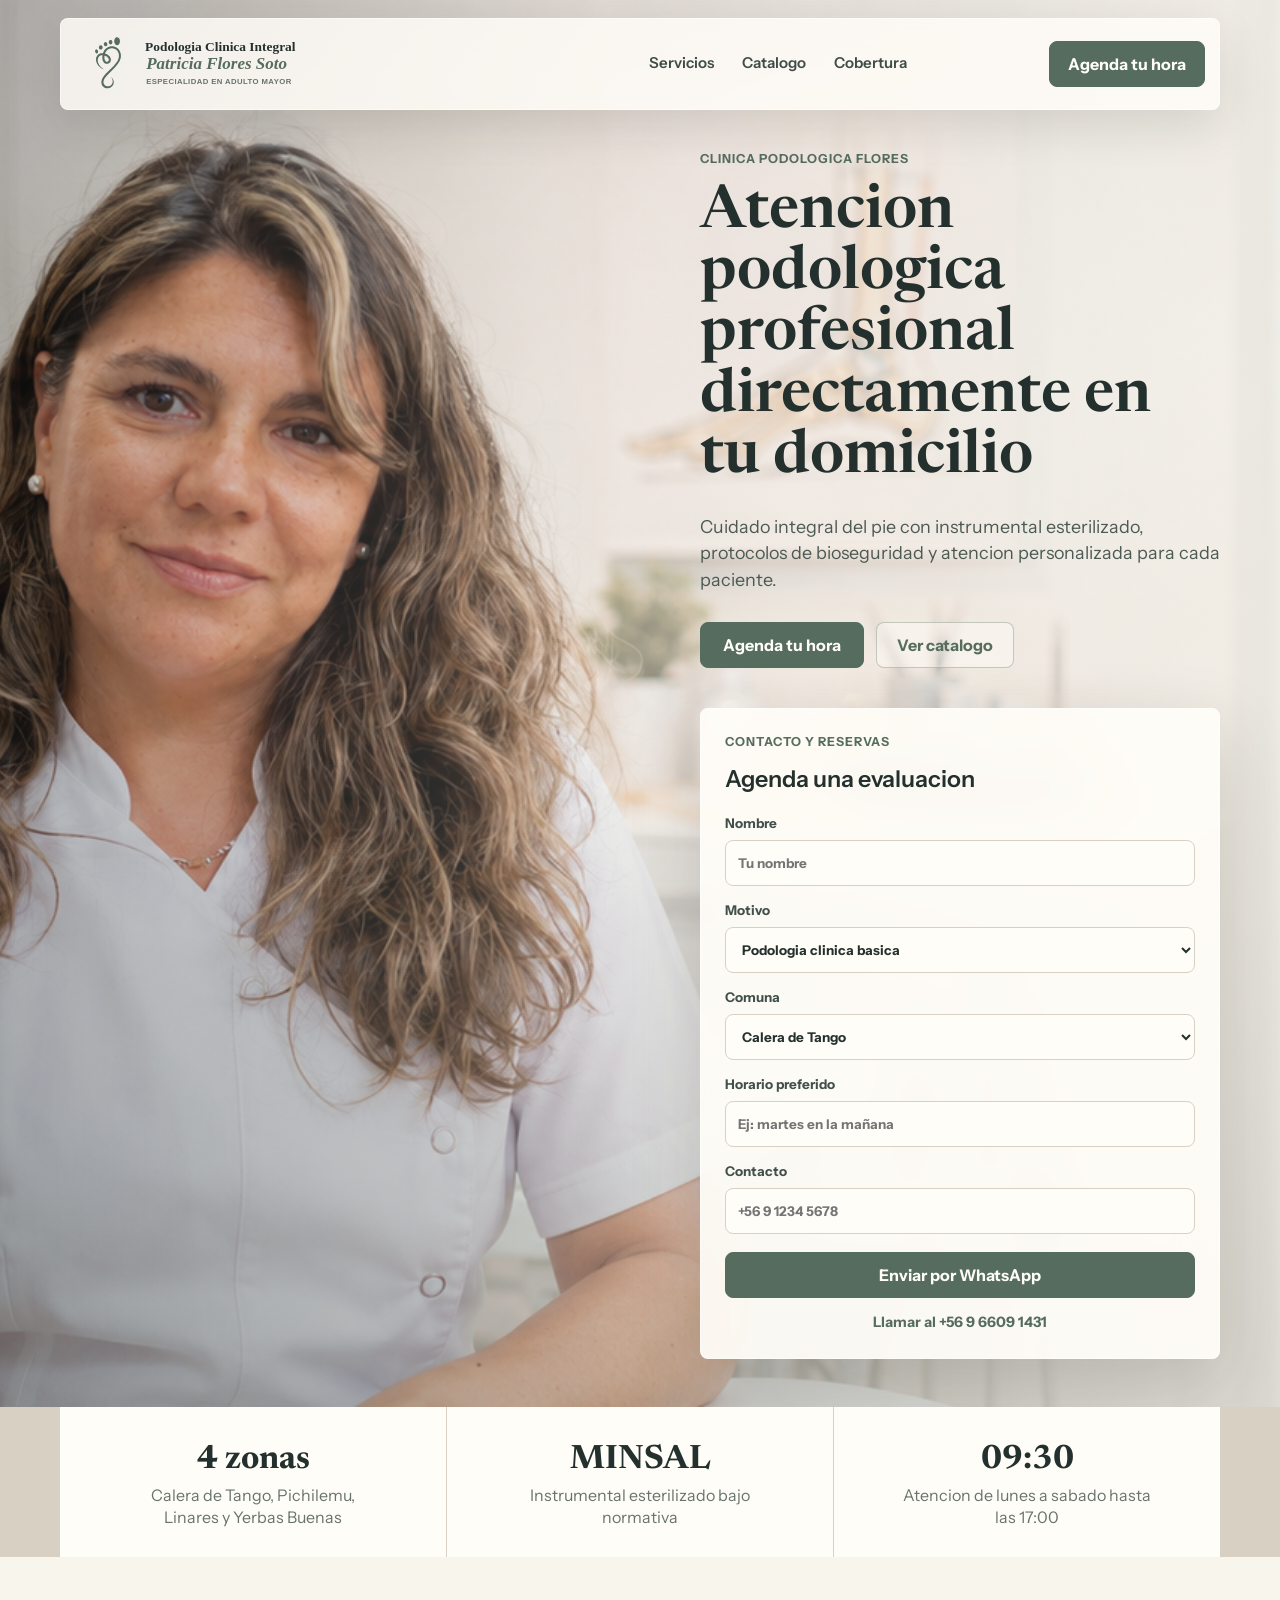
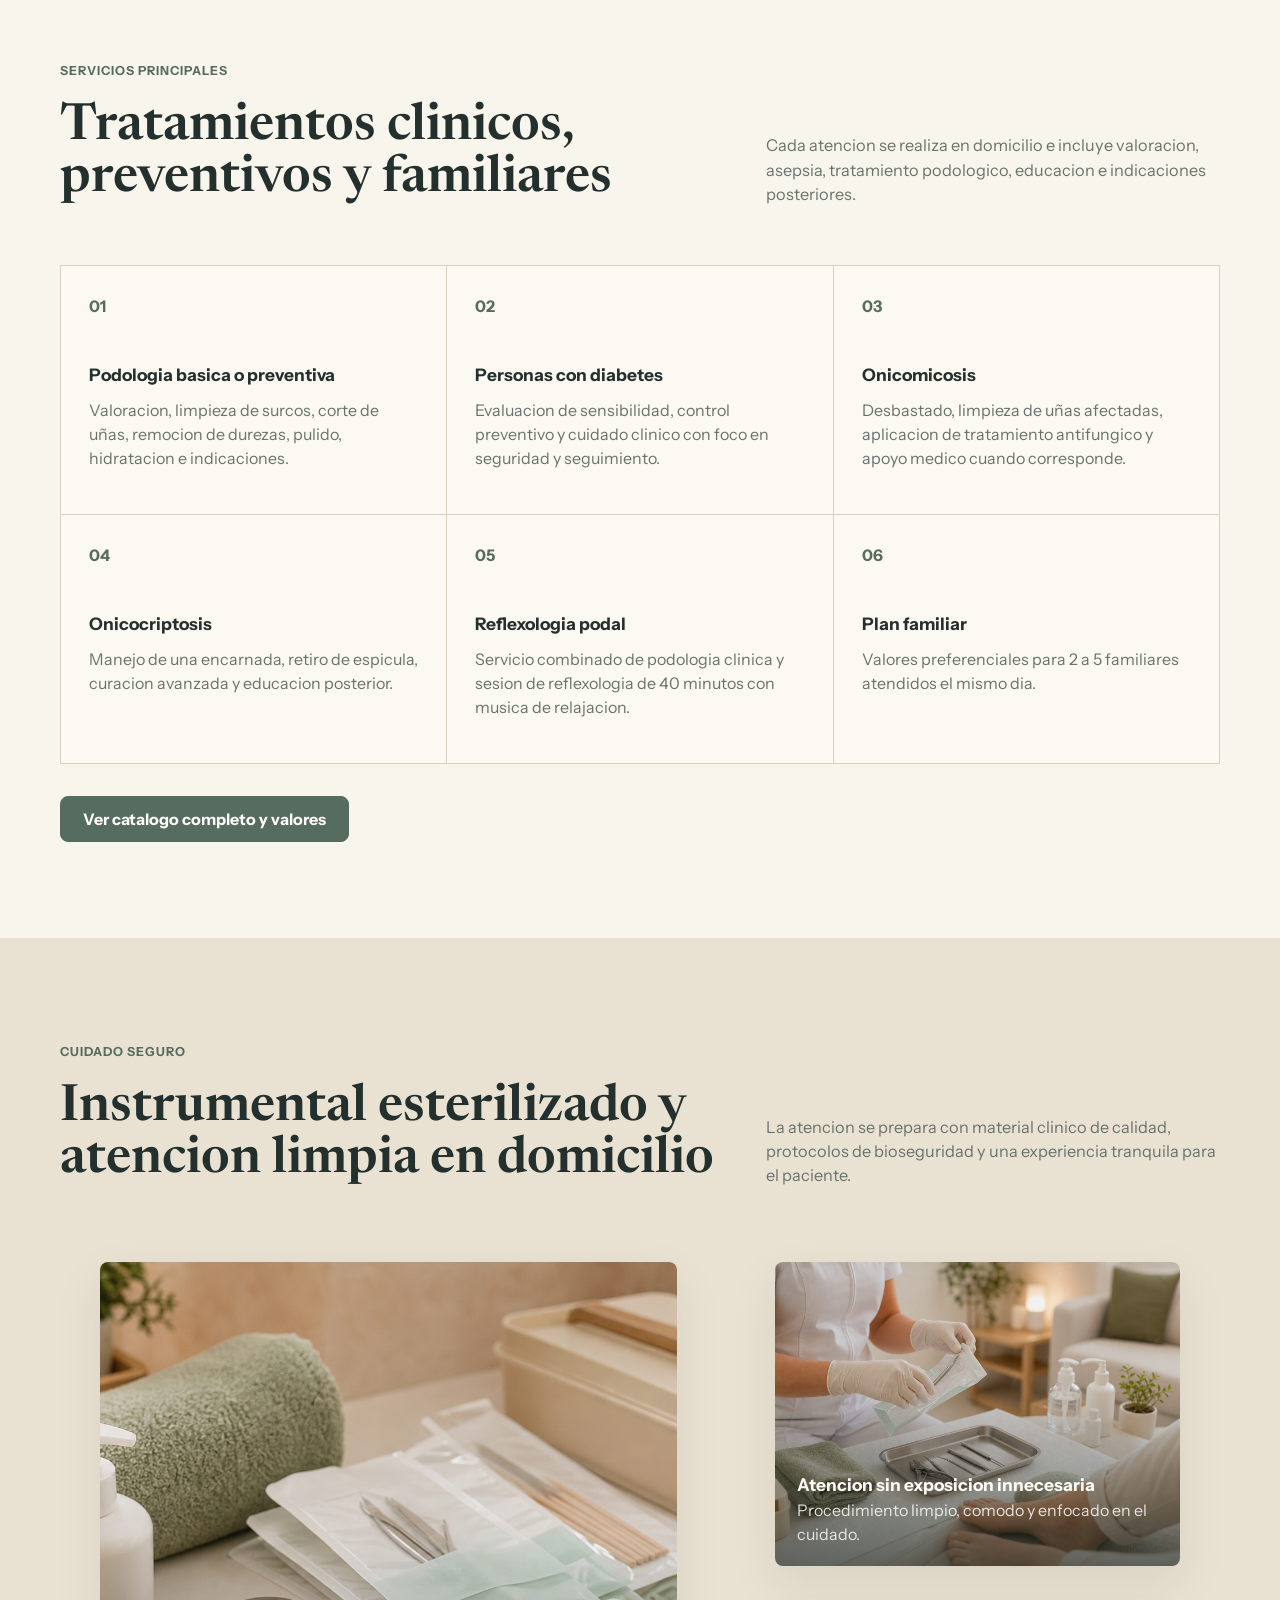
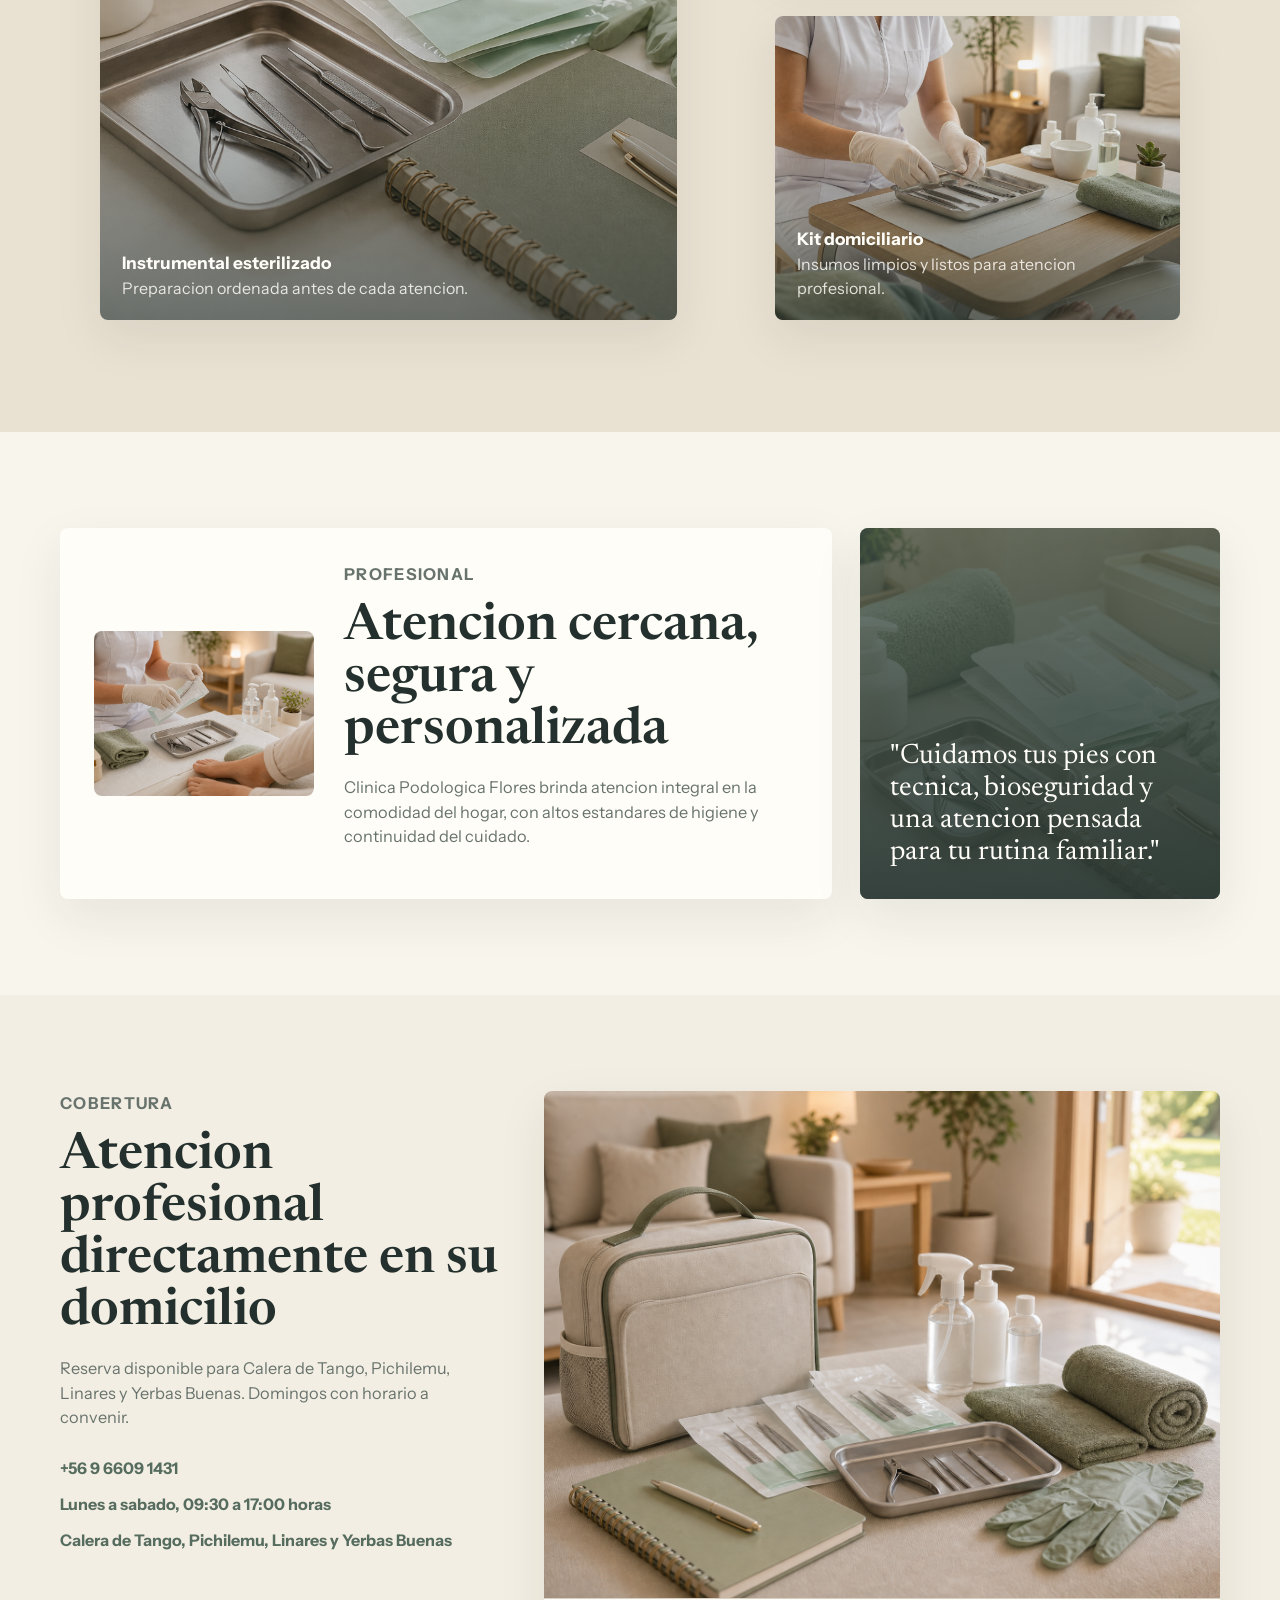
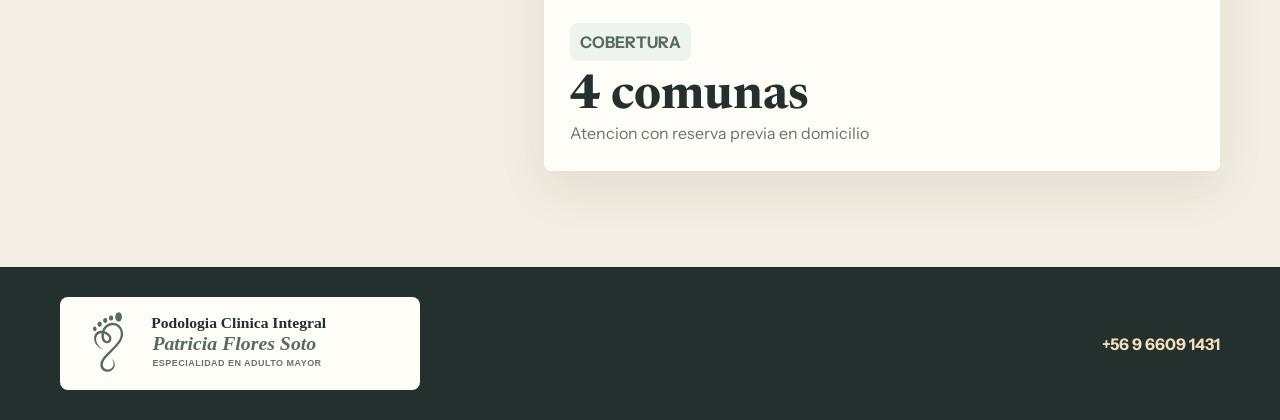
==== index.html @ abf8b820 "feat: add podology clinic static site" ====
<!DOCTYPE html>
<html lang="es">
  <head>
    <meta charset="UTF-8" />
    <meta name="viewport" content="width=device-width, initial-scale=1.0" />
    <title>Clinica Podologica Flores | Podologia a domicilio</title>
    <meta
      name="description"
      content="Clinica Podologica Flores ofrece atencion podologica profesional a domicilio en Calera de Tango, Pichilemu, Linares y Yerbas Buenas."
    />
    <link rel="preconnect" href="https://fonts.googleapis.com" />
    <link rel="preconnect" href="https://fonts.gstatic.com" crossorigin />
    <link
      href="https://fonts.googleapis.com/css2?family=Instrument+Sans:wght@400;500;600;700&family=Newsreader:opsz,wght@6..72,500;6..72,600&display=swap"
      rel="stylesheet"
    />
    <link rel="stylesheet" href="styles.css" />
  </head>
  <body>
    <header class="site-header" data-header>
      <a class="brand logo-brand" href="index.html#inicio" aria-label="Clinica Podologica Flores">
        <img src="assets/logo-flores.svg" alt="Podologia Clinica Integral Patricia Flores Soto" />
      </a>

      <button class="menu-button" type="button" aria-label="Abrir menu" data-menu-button>
        <span></span>
        <span></span>
      </button>

      <nav class="site-nav" data-nav>
        <a href="index.html#servicios">Servicios</a>
        <a href="catalogo.html">Catalogo</a>
        <a href="index.html#ubicacion">Cobertura</a>
      </nav>

      <a class="header-cta" href="#agenda">Agenda tu hora</a>
    </header>

    <main>
      <section class="hero" id="inicio">
        <img class="hero-image" src="assets/hero-profesional.png" alt="Podologa clinica en consulta moderna y luminosa" />
        <div class="hero-overlay"></div>
        <div class="hero-content">
          <p class="eyebrow">Clinica Podologica Flores</p>
          <h1>Atencion podologica profesional directamente en tu domicilio</h1>
          <p class="hero-copy">
            Cuidado integral del pie con instrumental esterilizado, protocolos de bioseguridad y atencion personalizada para cada paciente.
          </p>
          <div class="hero-actions">
            <a class="primary-button" href="#agenda">Agenda tu hora</a>
            <a class="secondary-button" href="catalogo.html">Ver catalogo</a>
          </div>
        </div>

        <aside class="appointment-panel" id="agenda" aria-label="Agenda">
          <p class="panel-kicker">Contacto y reservas</p>
          <h2>Agenda una evaluacion</h2>
          <form class="booking-form">
            <label>
              Nombre
              <input type="text" name="name" autocomplete="name" placeholder="Tu nombre" required />
            </label>
            <label>
              Motivo
              <select name="reason" required>
                <option>Podologia clinica basica</option>
                <option>Podologia para personas con diabetes</option>
                <option>Tratamiento de onicomicosis</option>
                <option>Uñas encarnadas</option>
                <option>Plan familiar</option>
              </select>
            </label>
            <label>
              Comuna
              <select name="area" required>
                <option>Calera de Tango</option>
                <option>Pichilemu</option>
                <option>Linares</option>
                <option>Yerbas Buenas</option>
              </select>
            </label>
            <label>
              Horario preferido
              <input type="text" name="time" placeholder="Ej: martes en la mañana" />
            </label>
            <label>
              Contacto
              <input type="tel" name="phone" autocomplete="tel" placeholder="+56 9 1234 5678" required />
            </label>
            <button type="submit">Enviar por WhatsApp</button>
          </form>
          <a class="direct-phone" href="tel:+56966091431">Llamar al +56 9 6609 1431</a>
        </aside>
      </section>

      <section class="trust-strip" aria-label="Indicadores de confianza">
        <div>
          <strong>4 zonas</strong>
          <span>Calera de Tango, Pichilemu, Linares y Yerbas Buenas</span>
        </div>
        <div>
          <strong>MINSAL</strong>
          <span>Instrumental esterilizado bajo normativa</span>
        </div>
        <div>
          <strong>09:30</strong>
          <span>Atencion de lunes a sabado hasta las 17:00</span>
        </div>
      </section>

      <section class="section services-section" id="servicios">
        <div class="section-heading">
          <p class="eyebrow">Servicios principales</p>
          <h2>Tratamientos clinicos, preventivos y familiares</h2>
          <p>
            Cada atencion se realiza en domicilio e incluye valoracion, asepsia, tratamiento podologico, educacion e indicaciones posteriores.
          </p>
        </div>

        <div class="services-grid">
          <article class="service-card">
            <span class="service-number">01</span>
            <h3>Podologia basica o preventiva</h3>
            <p>Valoracion, limpieza de surcos, corte de uñas, remocion de durezas, pulido, hidratacion e indicaciones.</p>
          </article>
          <article class="service-card">
            <span class="service-number">02</span>
            <h3>Personas con diabetes</h3>
            <p>Evaluacion de sensibilidad, control preventivo y cuidado clinico con foco en seguridad y seguimiento.</p>
          </article>
          <article class="service-card">
            <span class="service-number">03</span>
            <h3>Onicomicosis</h3>
            <p>Desbastado, limpieza de uñas afectadas, aplicacion de tratamiento antifungico y apoyo medico cuando corresponde.</p>
          </article>
          <article class="service-card">
            <span class="service-number">04</span>
            <h3>Onicocriptosis</h3>
            <p>Manejo de una encarnada, retiro de espicula, curacion avanzada y educacion posterior.</p>
          </article>
          <article class="service-card">
            <span class="service-number">05</span>
            <h3>Reflexologia podal</h3>
            <p>Servicio combinado de podologia clinica y sesion de reflexologia de 40 minutos con musica de relajacion.</p>
          </article>
          <article class="service-card">
            <span class="service-number">06</span>
            <h3>Plan familiar</h3>
            <p>Valores preferenciales para 2 a 5 familiares atendidos el mismo dia.</p>
          </article>
        </div>
        <div class="section-action">
          <a class="primary-button" href="catalogo.html">Ver catalogo completo y valores</a>
        </div>
      </section>

      <section class="care-gallery section" id="bioseguridad">
        <div class="section-heading">
          <p class="eyebrow">Cuidado seguro</p>
          <h2>Instrumental esterilizado y atencion limpia en domicilio</h2>
          <p>
            La atencion se prepara con material clinico de calidad, protocolos de bioseguridad y una experiencia tranquila para el paciente.
          </p>
        </div>
        <div class="gallery-grid">
          <figure class="gallery-card gallery-card-large">
            <img src="assets/instrumental-podologia.png" alt="Instrumental podologico esterilizado preparado para atencion domiciliaria" />
            <figcaption>
              <strong>Instrumental esterilizado</strong>
              <span>Preparacion ordenada antes de cada atencion.</span>
            </figcaption>
          </figure>
          <figure class="gallery-card">
            <img src="assets/atencion-sin-rostro.png" alt="Atencion podologica profesional sin rostro visible" />
            <figcaption>
              <strong>Atencion sin exposicion innecesaria</strong>
              <span>Procedimiento limpio, comodo y enfocado en el cuidado.</span>
            </figcaption>
          </figure>
          <figure class="gallery-card">
            <img src="assets/kit-podologico.png" alt="Kit podologico limpio con guantes, bandeja e insumos clinicos" />
            <figcaption>
              <strong>Kit domiciliario</strong>
              <span>Insumos limpios y listos para atencion profesional.</span>
            </figcaption>
          </figure>
        </div>
      </section>

      <section class="professional-section section" id="profesional">
        <div class="profile-card">
          <img class="profile-image" src="assets/atencion-sin-rostro.png" alt="Atencion podologica profesional con instrumental limpio" />
          <div>
            <p class="eyebrow">Profesional</p>
            <h2>Atencion cercana, segura y personalizada</h2>
            <p>
              Clinica Podologica Flores brinda atencion integral en la comodidad del hogar, con altos estandares de higiene y continuidad del cuidado.
            </p>
          </div>
        </div>
        <div class="quote-panel">
          <img src="assets/instrumental-podologia.png" alt="Instrumental podologico preparado para atencion segura" />
          <p>
            "Cuidamos tus pies con tecnica, bioseguridad y una atencion pensada para tu rutina familiar."
          </p>
        </div>
      </section>

      <section class="location-section" id="ubicacion">
        <div class="location-copy">
          <p class="eyebrow">Cobertura</p>
          <h2>Atencion profesional directamente en su domicilio</h2>
          <p>Reserva disponible para Calera de Tango, Pichilemu, Linares y Yerbas Buenas. Domingos con horario a convenir.</p>
          <div class="contact-list">
            <a href="tel:+56966091431">+56 9 6609 1431</a>
            <span>Lunes a sabado, 09:30 a 17:00 horas</span>
            <span>Calera de Tango, Pichilemu, Linares y Yerbas Buenas</span>
          </div>
        </div>
        <div class="map-card">
          <img src="assets/cobertura-domicilio.png" alt="Kit podologico para atencion domiciliaria" />
          <div class="map-card-caption">
            <span>Cobertura</span>
            <strong>4 comunas</strong>
            <p>Atencion con reserva previa en domicilio</p>
          </div>
        </div>
      </section>
    </main>

    <footer class="site-footer">
      <img class="footer-logo" src="assets/logo-flores.svg" alt="Podologia Clinica Integral Patricia Flores Soto" />
      <a href="tel:+56966091431">+56 9 6609 1431</a>
    </footer>

    <script src="script.js?v=2"></script>
  </body>
</html>
---- styles.css ----
:root {
  --ink: #24302d;
  --muted: #68736d;
  --sage: #8ba08d;
  --sage-dark: #566c5f;
  --ivory: #f8f5ed;
  --cream: #efe7d8;
  --stone: #d7d0c3;
  --wood: #c49f6f;
  --amber: #d7aa56;
  --white: #fffdf8;
  --shadow: 0 24px 70px rgba(43, 39, 29, 0.18);
}

* {
  box-sizing: border-box;
}

html {
  scroll-behavior: smooth;
}

body {
  margin: 0;
  background: var(--ivory);
  color: var(--ink);
  font-family: "Instrument Sans", Arial, sans-serif;
  line-height: 1.5;
}

img {
  display: block;
  max-width: 100%;
}

a {
  color: inherit;
  text-decoration: none;
}

button,
input,
select {
  font: inherit;
}

.site-header {
  position: fixed;
  z-index: 20;
  top: 18px;
  left: 50%;
  width: min(1160px, calc(100% - 32px));
  min-height: 72px;
  transform: translateX(-50%);
  display: grid;
  grid-template-columns: auto 1fr auto;
  align-items: center;
  gap: 24px;
  padding: 12px 14px 12px 16px;
  border: 1px solid rgba(255, 255, 255, 0.55);
  border-radius: 8px;
  background: rgba(255, 253, 248, 0.83);
  box-shadow: 0 16px 45px rgba(37, 32, 22, 0.12);
  backdrop-filter: blur(18px);
}

.brand {
  display: inline-flex;
  align-items: center;
  gap: 12px;
}

.logo-brand img {
  width: min(430px, 50vw);
  height: 66px;
  object-fit: contain;
  object-position: left center;
}

.brand-mark {
  display: grid;
  width: 44px;
  height: 44px;
  place-items: center;
  border-radius: 8px;
  background: var(--sage-dark);
  color: var(--white);
  font-weight: 700;
}

.brand strong,
.brand small {
  display: block;
}

.brand strong {
  font-size: 0.98rem;
}

.brand small {
  color: var(--muted);
  font-size: 0.78rem;
}

.site-nav {
  justify-self: center;
  display: flex;
  gap: 28px;
  color: #3f4b46;
  font-size: 0.94rem;
  font-weight: 600;
}

.site-nav a {
  border-bottom: 1px solid transparent;
}

.site-nav a:hover {
  border-color: var(--sage-dark);
}

.header-cta,
.primary-button,
.secondary-button,
.booking-form button {
  display: inline-flex;
  min-height: 46px;
  align-items: center;
  justify-content: center;
  border-radius: 8px;
  font-weight: 700;
}

.header-cta,
.primary-button,
.booking-form button {
  border: 1px solid var(--sage-dark);
  background: var(--sage-dark);
  color: var(--white);
}

.header-cta {
  padding: 0 18px;
  white-space: nowrap;
}

.secondary-button {
  border: 1px solid rgba(255, 253, 248, 0.72);
  color: var(--white);
  padding: 0 20px;
}

.hero-content .secondary-button {
  border-color: rgba(86, 108, 95, 0.32);
  color: var(--sage-dark);
  background: rgba(255, 253, 248, 0.48);
}

.menu-button {
  display: none;
}

.hero {
  position: relative;
  min-height: 86vh;
  display: grid;
  grid-template-columns: minmax(0, 1fr) minmax(380px, 520px);
  grid-template-rows: auto auto;
  align-content: center;
  align-items: start;
  gap: 20px;
  padding: 150px max(24px, calc((100vw - 1160px) / 2)) 48px;
  overflow: hidden;
}

.hero-image,
.hero-overlay {
  position: absolute;
  inset: 0;
  width: 100%;
  height: 100%;
}

.hero-image {
  object-fit: cover;
  object-position: center center;
}

.hero-overlay {
  background:
    linear-gradient(90deg, rgba(36, 48, 45, 0.22) 0%, rgba(248, 245, 237, 0.22) 47%, rgba(248, 245, 237, 0.7) 100%),
    linear-gradient(0deg, rgba(36, 48, 45, 0.28), rgba(36, 48, 45, 0.01) 52%);
}

.hero-content,
.appointment-panel {
  position: relative;
  z-index: 1;
}

.hero-content {
  grid-column: 2;
  max-width: 560px;
  color: var(--ink);
  padding-bottom: 20px;
}

.eyebrow,
.panel-kicker {
  margin: 0 0 14px;
  color: var(--sage-dark);
  font-size: 0.78rem;
  font-weight: 800;
  letter-spacing: 0.08em;
  text-transform: uppercase;
}

h1,
h2,
h3,
p {
  margin-top: 0;
}

h1,
h2 {
  font-family: "Newsreader", Georgia, serif;
  font-weight: 600;
  line-height: 1.02;
  letter-spacing: 0;
}

h1 {
  max-width: 760px;
  margin-bottom: 24px;
  font-size: clamp(2.8rem, 4.7vw, 4.7rem);
}

h2 {
  margin-bottom: 18px;
  font-size: clamp(2rem, 4vw, 3.7rem);
}

h3 {
  margin-bottom: 10px;
  font-size: 1.08rem;
}

.hero-copy {
  max-width: 560px;
  color: #4d5a54;
  font-size: 1.12rem;
}

.hero-actions {
  display: flex;
  flex-wrap: wrap;
  gap: 12px;
  margin-top: 28px;
}

.primary-button {
  padding: 0 22px;
}

.appointment-panel {
  grid-column: 2;
  padding: 24px;
  border: 1px solid rgba(255, 255, 255, 0.55);
  border-radius: 8px;
  background: rgba(255, 253, 248, 0.92);
  box-shadow: var(--shadow);
  backdrop-filter: blur(18px);
}

.appointment-panel h2 {
  margin-bottom: 20px;
  font-family: "Instrument Sans", Arial, sans-serif;
  font-size: 1.45rem;
  line-height: 1.15;
}

.booking-form {
  display: grid;
  gap: 14px;
}

.booking-form label {
  display: grid;
  gap: 7px;
  color: #41504a;
  font-size: 0.84rem;
  font-weight: 700;
}

.booking-form input,
.booking-form select {
  width: 100%;
  min-height: 46px;
  border: 1px solid var(--stone);
  border-radius: 8px;
  background: var(--white);
  color: var(--ink);
  padding: 0 12px;
}

.booking-form button {
  width: 100%;
  margin-top: 4px;
  cursor: pointer;
}

.direct-phone {
  display: block;
  margin-top: 14px;
  color: var(--sage-dark);
  font-size: 0.9rem;
  font-weight: 800;
  text-align: center;
}

.trust-strip {
  display: grid;
  grid-template-columns: repeat(3, 1fr);
  gap: 1px;
  padding: 0 max(24px, calc((100vw - 1160px) / 2));
  background: var(--stone);
}

.trust-strip div {
  min-height: 138px;
  display: grid;
  align-content: center;
  justify-items: center;
  padding: 28px 24px;
  background: var(--white);
  text-align: center;
}

.trust-strip strong,
.trust-strip span {
  display: block;
}

.trust-strip strong {
  font-family: "Newsreader", Georgia, serif;
  font-size: 2.1rem;
}

.trust-strip span {
  max-width: 260px;
  color: var(--muted);
  line-height: 1.35;
}

.section,
.location-section {
  padding: 96px max(24px, calc((100vw - 1160px) / 2));
}

.section-heading {
  display: grid;
  grid-template-columns: minmax(0, 0.9fr) minmax(280px, 0.62fr);
  gap: 48px;
  align-items: end;
  margin-bottom: 42px;
}

.section-heading .eyebrow {
  grid-column: 1 / -1;
  margin-bottom: -28px;
}

.section-heading p:not(.eyebrow),
.profile-card p,
.location-copy p {
  color: var(--muted);
  font-size: 1.02rem;
}

.services-grid {
  display: grid;
  grid-template-columns: repeat(3, 1fr);
  border-top: 1px solid var(--stone);
  border-left: 1px solid var(--stone);
}

.service-card {
  min-height: 218px;
  padding: 28px;
  border-right: 1px solid var(--stone);
  border-bottom: 1px solid var(--stone);
  background: rgba(255, 253, 248, 0.5);
}

.service-number {
  display: block;
  margin-bottom: 44px;
  color: var(--sage-dark);
  font-weight: 800;
}

.service-card p,
.quote-panel p,
.map-card p {
  color: var(--muted);
}

.section-action {
  display: flex;
  margin-top: 32px;
}

.care-gallery {
  background: #e9e1d2;
}

.gallery-grid {
  display: grid;
  grid-template-columns: 1.15fr 0.85fr;
  grid-template-rows: repeat(2, minmax(240px, 1fr));
  gap: 18px;
}

.gallery-card {
  position: relative;
  min-height: 250px;
  overflow: hidden;
  border-radius: 8px;
  background: var(--white);
  box-shadow: 0 18px 50px rgba(43, 39, 29, 0.08);
}

.gallery-card-large {
  grid-row: span 2;
}

.gallery-card img {
  width: 100%;
  height: 100%;
  object-fit: cover;
}

.gallery-card::after {
  content: "";
  position: absolute;
  inset: 0;
  background: linear-gradient(0deg, rgba(36, 48, 45, 0.64), rgba(36, 48, 45, 0.04) 58%);
}

.gallery-card figcaption {
  position: absolute;
  z-index: 1;
  right: 22px;
  bottom: 20px;
  left: 22px;
  color: var(--white);
}

.gallery-card strong,
.gallery-card span {
  display: block;
}

.gallery-card strong {
  font-size: 1.08rem;
}

.gallery-card span {
  max-width: 360px;
  color: rgba(255, 253, 248, 0.84);
}

.professional-section {
  display: grid;
  grid-template-columns: minmax(0, 1fr) 360px;
  gap: 28px;
  align-items: stretch;
}

.profile-card,
.quote-panel,
.map-card {
  border-radius: 8px;
  background: var(--white);
  box-shadow: 0 18px 50px rgba(43, 39, 29, 0.08);
}

.profile-card {
  display: grid;
  grid-template-columns: 220px 1fr;
  gap: 30px;
  align-items: center;
  padding: 34px;
}

.profile-image {
  width: 100%;
  aspect-ratio: 4 / 3;
  object-fit: cover;
  border-radius: 8px;
}

.quote-panel {
  position: relative;
  overflow: hidden;
  display: flex;
  align-items: end;
  padding: 30px;
  background: var(--sage-dark);
}

.quote-panel img {
  position: absolute;
  inset: 0;
  width: 100%;
  height: 100%;
  object-fit: cover;
  opacity: 0.32;
}

.quote-panel::after {
  content: "";
  position: absolute;
  inset: 0;
  background: linear-gradient(0deg, rgba(36, 48, 45, 0.82), rgba(36, 48, 45, 0.24));
}

.quote-panel p {
  position: relative;
  z-index: 1;
  margin: 0;
  color: var(--white);
  font-family: "Newsreader", Georgia, serif;
  font-size: 1.75rem;
  line-height: 1.14;
}

.location-section {
  display: grid;
  grid-template-columns: minmax(280px, 0.65fr) minmax(0, 1fr);
  gap: 44px;
  align-items: stretch;
  background: #f3eee3;
}

.contact-list {
  display: grid;
  gap: 12px;
  margin-top: 26px;
  color: var(--sage-dark);
  font-weight: 700;
}

.map-card {
  overflow: hidden;
  display: grid;
  grid-template-rows: minmax(260px, 1fr) auto;
  padding: 0;
  background: var(--white);
  color: var(--ink);
}

.map-card img {
  width: 100%;
  height: 100%;
  object-fit: cover;
  opacity: 1;
}

.map-card-caption {
  padding: 24px 26px 26px;
  border-top: 1px solid var(--stone);
  background: var(--white);
}

.map-card-caption span {
  display: block;
  width: fit-content;
  margin-bottom: 12px;
  padding: 7px 10px;
  border-radius: 8px;
  background: #eef3ed;
  color: var(--sage-dark);
  font-weight: 800;
  text-transform: uppercase;
}

.map-card-caption strong {
  display: block;
  font-family: "Newsreader", Georgia, serif;
  font-size: 3rem;
  line-height: 1;
}

.map-card-caption p {
  margin-bottom: 0;
  color: var(--muted);
}

.site-footer {
  display: flex;
  align-items: center;
  justify-content: space-between;
  gap: 18px;
  padding: 30px max(24px, calc((100vw - 1160px) / 2));
  background: var(--ink);
  color: var(--white);
}

.site-footer p {
  margin: 0;
  font-weight: 800;
}

.footer-logo {
  width: min(360px, 72vw);
  height: auto;
  padding: 8px 12px;
  border-radius: 8px;
  background: var(--white);
}

.site-footer a {
  color: #f2dfbb;
  font-weight: 700;
}

.catalog-hero {
  display: grid;
  grid-template-columns: minmax(0, 1fr) 360px;
  gap: 48px;
  align-items: end;
  padding: 180px max(24px, calc((100vw - 1160px) / 2)) 72px;
  background:
    linear-gradient(90deg, rgba(248, 245, 237, 0.96), rgba(248, 245, 237, 0.82)),
    url("assets/hero-profesional.png");
  background-size: cover;
  background-position: center;
}

.catalog-hero h1 {
  max-width: 850px;
  color: var(--ink);
}

.catalog-hero p {
  max-width: 720px;
  color: var(--muted);
  font-size: 1.08rem;
}

.catalog-summary {
  padding: 26px;
  border: 1px solid rgba(86, 108, 95, 0.18);
  border-radius: 8px;
  background: rgba(255, 253, 248, 0.9);
  box-shadow: var(--shadow);
}

.catalog-summary span,
.catalog-summary a {
  display: block;
}

.catalog-summary span {
  margin-bottom: 10px;
  color: var(--muted);
  font-size: 0.78rem;
  font-weight: 800;
  letter-spacing: 0.08em;
  text-transform: uppercase;
}

.catalog-summary a {
  margin-bottom: 12px;
  color: var(--sage-dark);
  font-size: 1.4rem;
  font-weight: 800;
}

.catalog-summary p {
  margin: 0;
  font-size: 0.96rem;
}

.catalog-layout {
  display: grid;
  grid-template-columns: 300px minmax(0, 1fr);
  gap: 32px;
  align-items: start;
  padding: 80px max(24px, calc((100vw - 1160px) / 2)) 96px;
}

.catalog-sidebar {
  position: sticky;
  top: 112px;
  display: grid;
  gap: 18px;
  padding: 24px;
  border: 1px solid var(--stone);
  border-radius: 8px;
  background: var(--white);
}

.catalog-sidebar h2 {
  margin: 0;
  font-family: "Instrument Sans", Arial, sans-serif;
  font-size: 1rem;
}

.catalog-sidebar ul,
.catalog-card ul {
  margin: 0;
  padding-left: 1.1rem;
}

.catalog-sidebar p,
.catalog-card p,
.catalog-card li {
  color: var(--muted);
}

.catalog-list {
  display: grid;
  gap: 18px;
}

.catalog-card {
  padding: 28px;
  border: 1px solid var(--stone);
  border-radius: 8px;
  background: var(--white);
  box-shadow: 0 12px 34px rgba(43, 39, 29, 0.06);
}

.catalog-card.featured {
  border-color: rgba(86, 108, 95, 0.42);
  box-shadow: 0 20px 54px rgba(86, 108, 95, 0.14);
}

.catalog-card-head {
  display: grid;
  grid-template-columns: minmax(0, 1fr) auto;
  gap: 24px;
  align-items: start;
  margin-bottom: 18px;
}

.catalog-card-head h2 {
  margin-bottom: 0;
  font-size: clamp(1.55rem, 3vw, 2.35rem);
}

.catalog-card-head strong {
  padding: 10px 12px;
  border-radius: 8px;
  background: #eef3ed;
  color: var(--sage-dark);
  font-size: 1rem;
  white-space: nowrap;
}

.price-grid {
  display: grid;
  grid-template-columns: repeat(2, 1fr);
  gap: 10px;
  margin-bottom: 16px;
}

.price-grid span {
  display: flex;
  justify-content: space-between;
  gap: 14px;
  padding: 14px;
  border-radius: 8px;
  background: var(--ivory);
  color: var(--muted);
}

.price-grid strong {
  color: var(--sage-dark);
}

.check-list {
  columns: 2;
}

@media (max-width: 900px) {
  .site-header {
    grid-template-columns: 1fr auto;
  }

  .menu-button {
    display: grid;
    width: 44px;
    height: 44px;
    place-items: center;
    border: 1px solid var(--stone);
    border-radius: 8px;
    background: var(--white);
  }

  .menu-button span {
    width: 18px;
    height: 2px;
    background: var(--ink);
  }

  .site-nav,
  .header-cta {
    display: none;
  }

  .site-nav.is-open {
    position: absolute;
    top: calc(100% + 8px);
    right: 0;
    left: 0;
    display: grid;
    gap: 0;
    padding: 8px;
    border-radius: 8px;
    background: var(--white);
    box-shadow: 0 16px 45px rgba(37, 32, 22, 0.12);
  }

  .site-nav.is-open a {
    padding: 12px;
  }

  .hero {
    min-height: auto;
    grid-template-columns: 1fr;
    grid-template-rows: auto;
    padding-top: 136px;
    padding-bottom: 28px;
  }

  .hero-image {
    object-position: left center;
  }

  .hero-overlay {
    background:
      linear-gradient(90deg, rgba(36, 48, 45, 0.74), rgba(36, 48, 45, 0.34)),
      linear-gradient(0deg, rgba(36, 48, 45, 0.5), rgba(36, 48, 45, 0.05) 48%);
  }

  .hero-content {
    grid-column: 1;
    color: var(--white);
    padding-bottom: 0;
  }

  .hero .eyebrow {
    color: #f2dfbb;
  }

  .hero-content .secondary-button {
    border-color: rgba(255, 253, 248, 0.72);
    color: var(--white);
    background: transparent;
  }

  .hero-copy {
    color: rgba(255, 253, 248, 0.88);
  }

  .appointment-panel {
    grid-column: 1;
  }

  h1 {
    font-size: clamp(2.65rem, 11vw, 4.35rem);
  }

  .appointment-panel {
    max-width: 520px;
  }

  .trust-strip,
  .section-heading,
  .services-grid,
  .professional-section,
  .location-section,
  .catalog-hero,
  .catalog-layout {
    grid-template-columns: 1fr;
  }

  .catalog-hero {
    padding-top: 140px;
  }

  .catalog-sidebar {
    position: static;
  }

  .gallery-grid {
    grid-template-columns: 1fr;
    grid-template-rows: none;
  }

  .gallery-card-large {
    grid-row: auto;
  }

  .trust-strip div {
    min-height: 112px;
    padding: 24px;
  }

  .section-heading .eyebrow {
    margin-bottom: 0;
  }

  .services-grid {
    border-left: 0;
  }

  .service-card {
    border-left: 1px solid var(--stone);
  }
}

@media (max-width: 620px) {
  .site-header {
    top: 10px;
    width: calc(100% - 20px);
    min-height: 64px;
  }

  .brand small {
    display: none;
  }

  .logo-brand img {
    width: min(390px, calc(100vw - 104px));
    height: 62px;
  }

  .hero {
    padding-right: 16px;
    padding-left: 16px;
  }

  h1 {
    margin-bottom: 18px;
    font-size: clamp(2.35rem, 10vw, 3.7rem);
  }

  .hero-copy {
    font-size: 1rem;
  }

  .hero-actions {
    display: grid;
  }

  .primary-button,
  .secondary-button {
    width: 100%;
  }

  .section,
  .location-section,
  .catalog-layout {
    padding: 72px 16px;
  }

  .catalog-hero {
    padding-right: 16px;
    padding-left: 16px;
  }

  .catalog-card-head,
  .price-grid {
    grid-template-columns: 1fr;
  }

  .catalog-card-head strong {
    width: fit-content;
    white-space: normal;
  }

  .check-list {
    columns: 1;
  }

  .profile-card {
    grid-template-columns: 1fr;
  }

  .site-footer {
    flex-direction: column;
    padding-right: 16px;
    padding-left: 16px;
  }
}
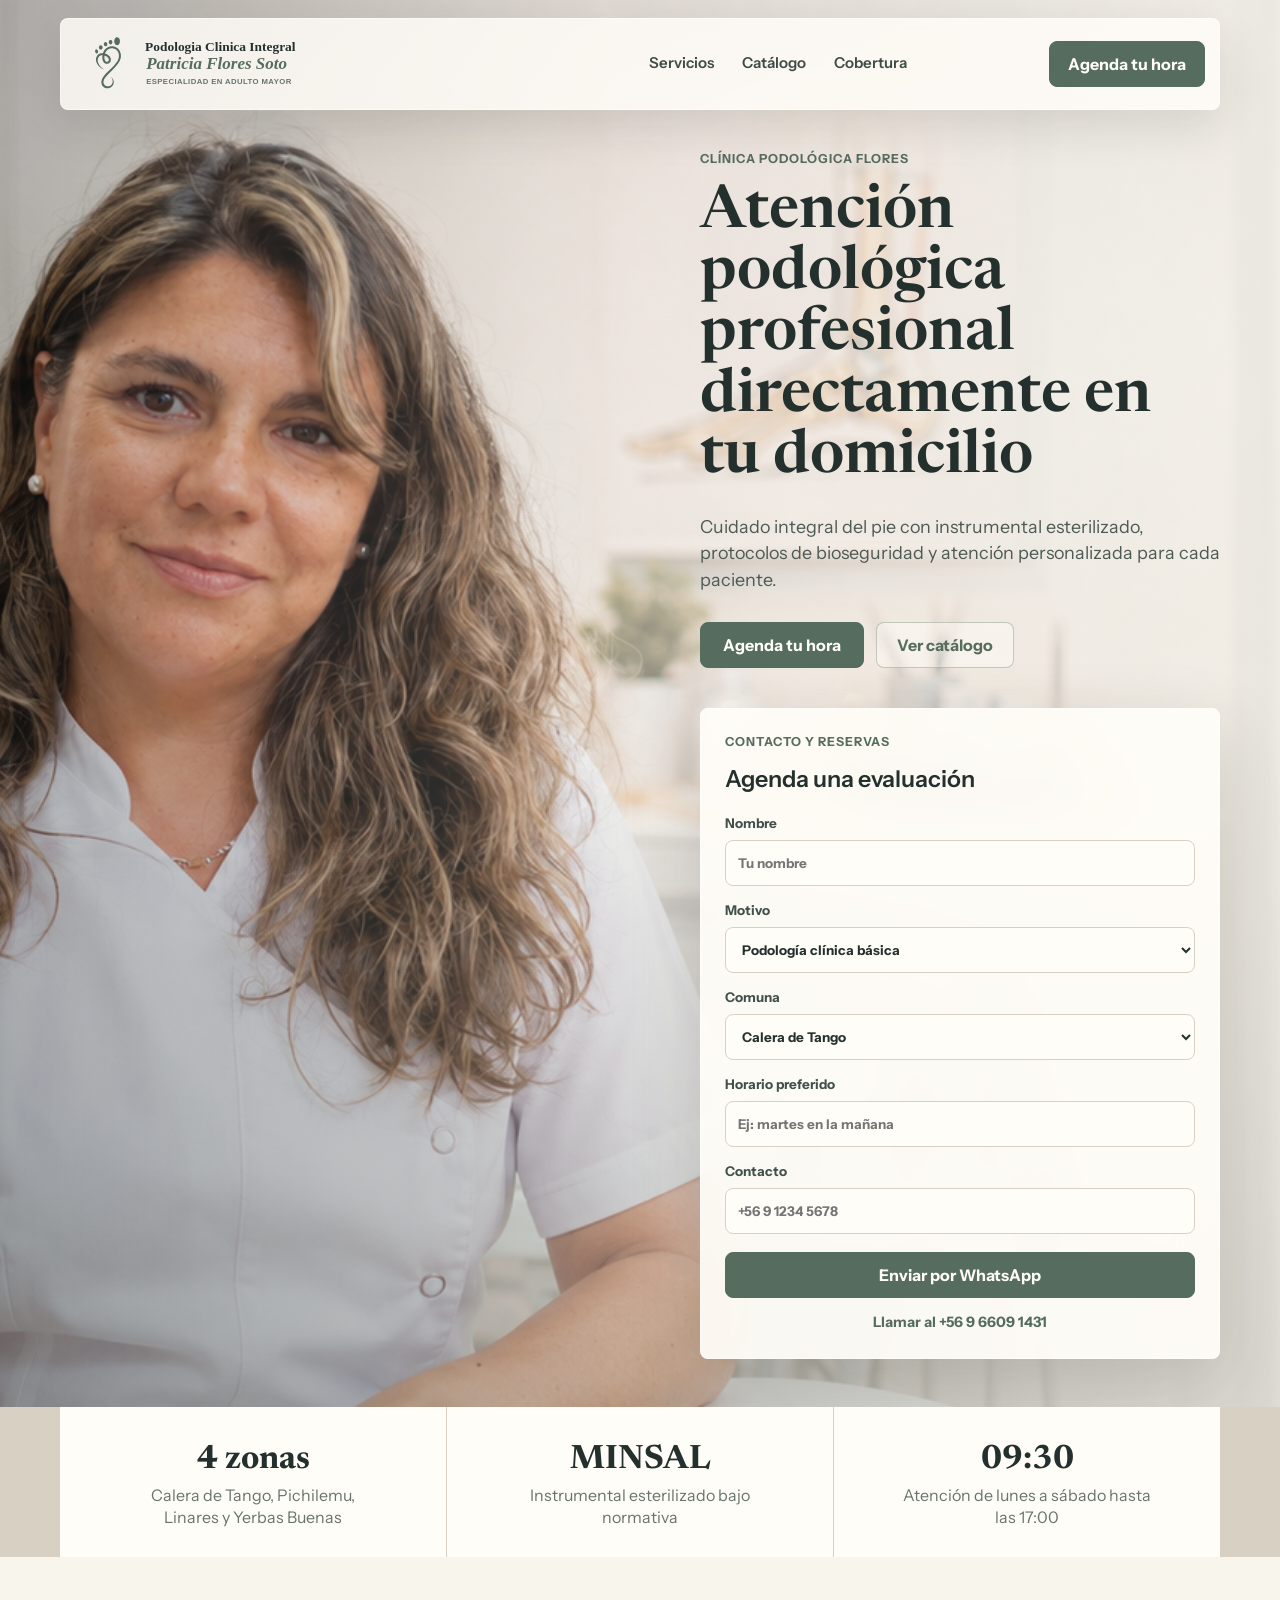
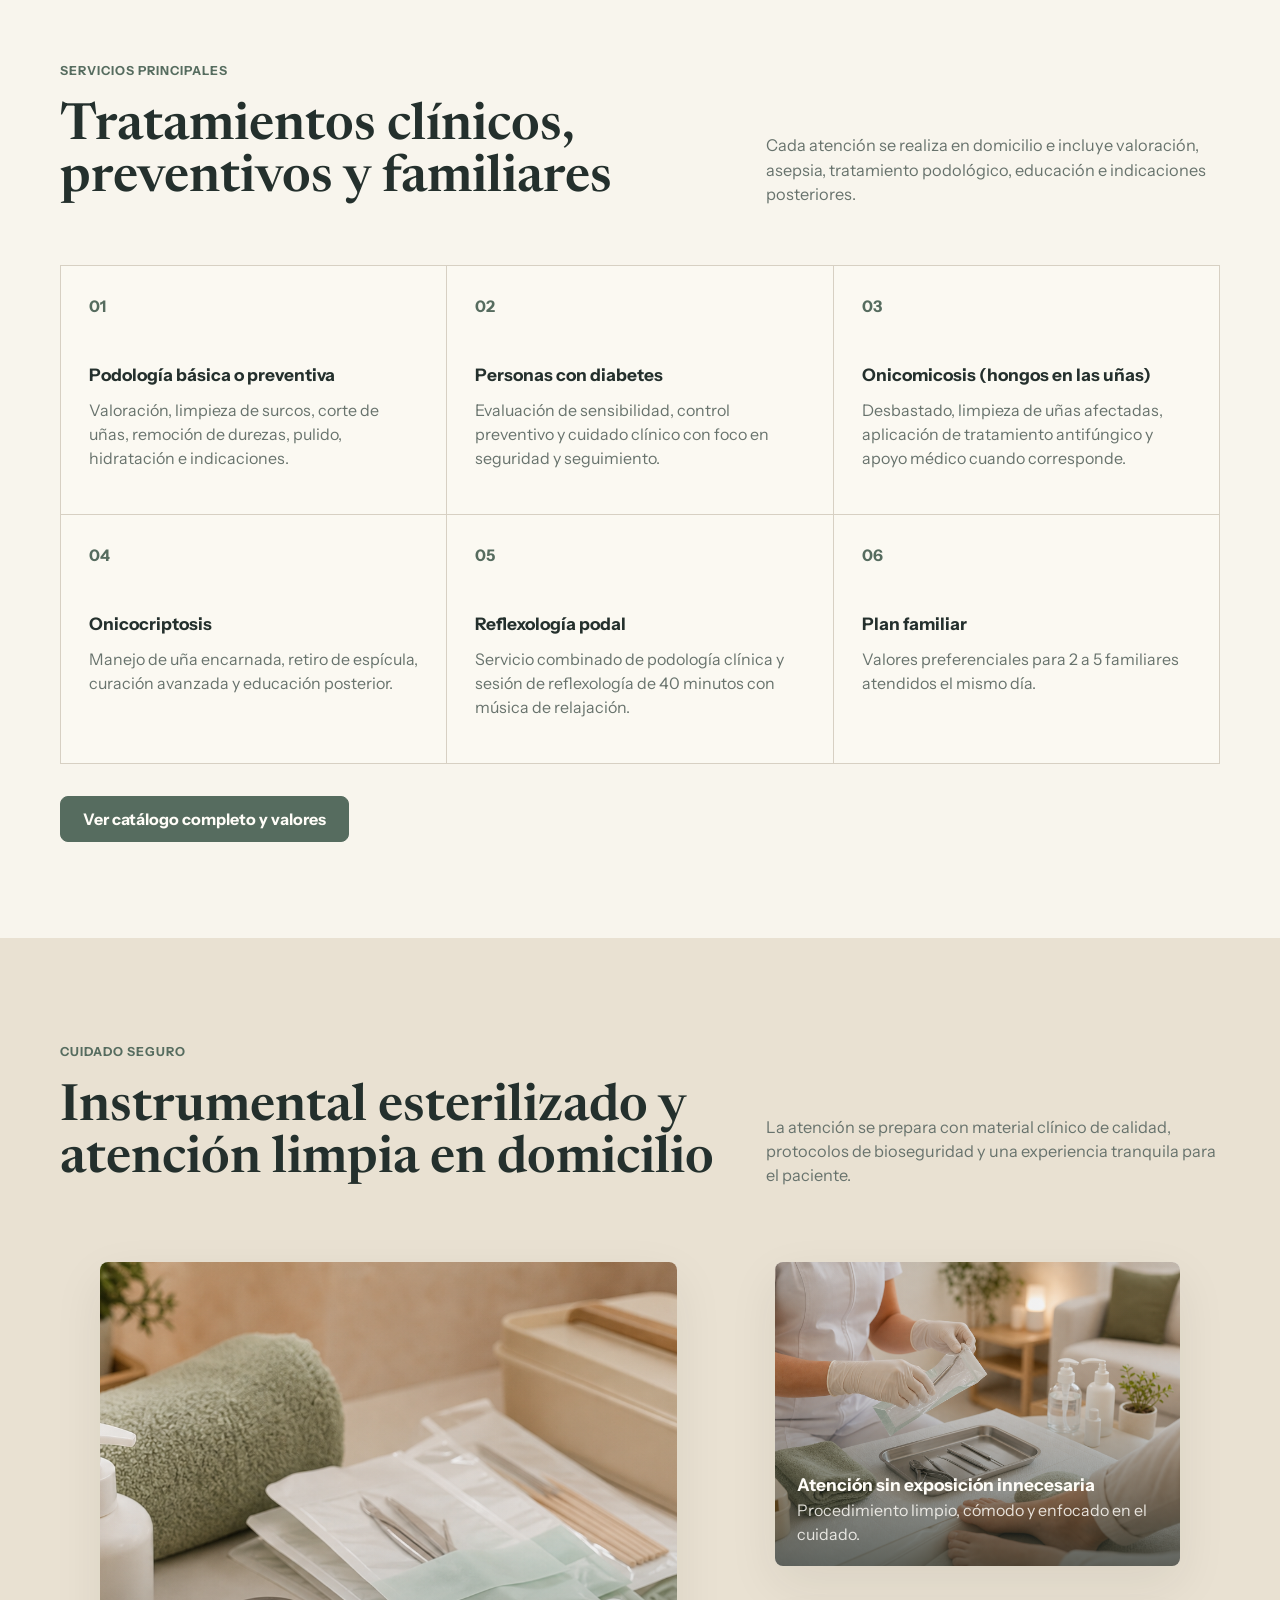
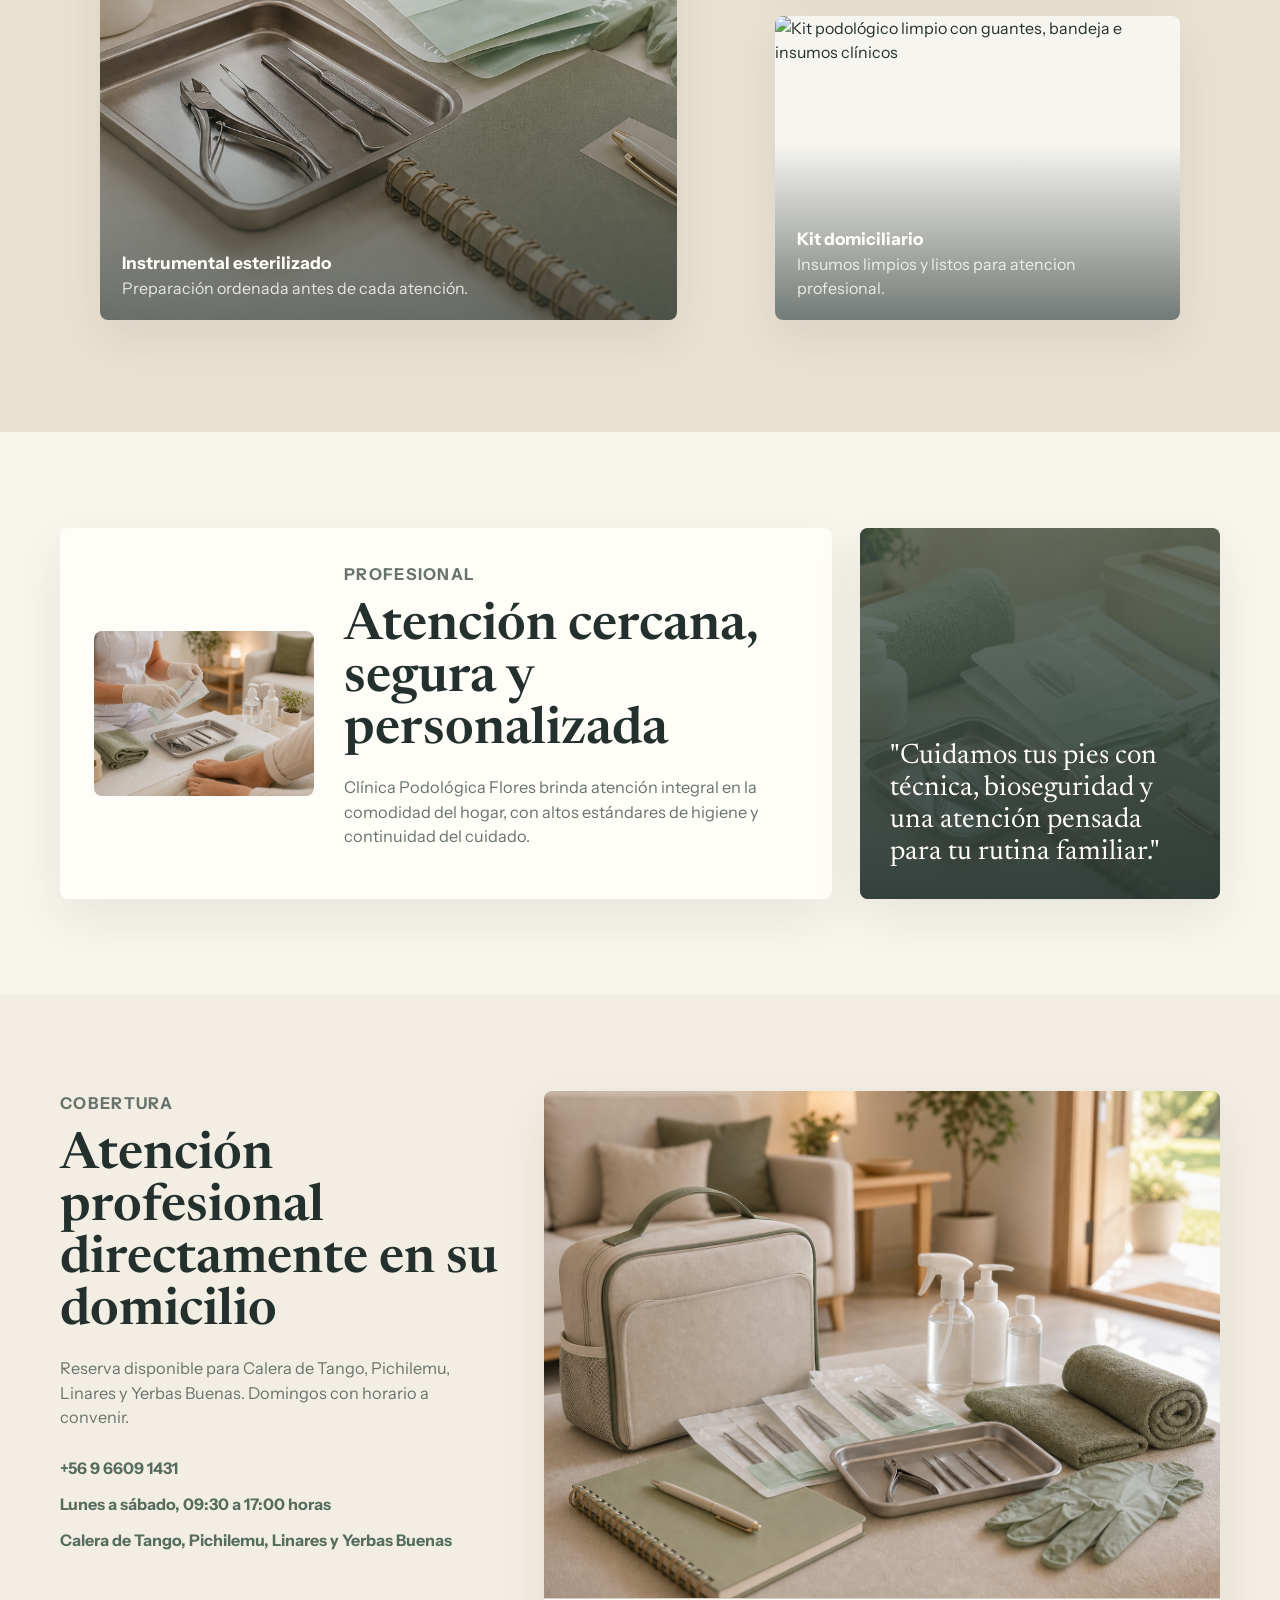
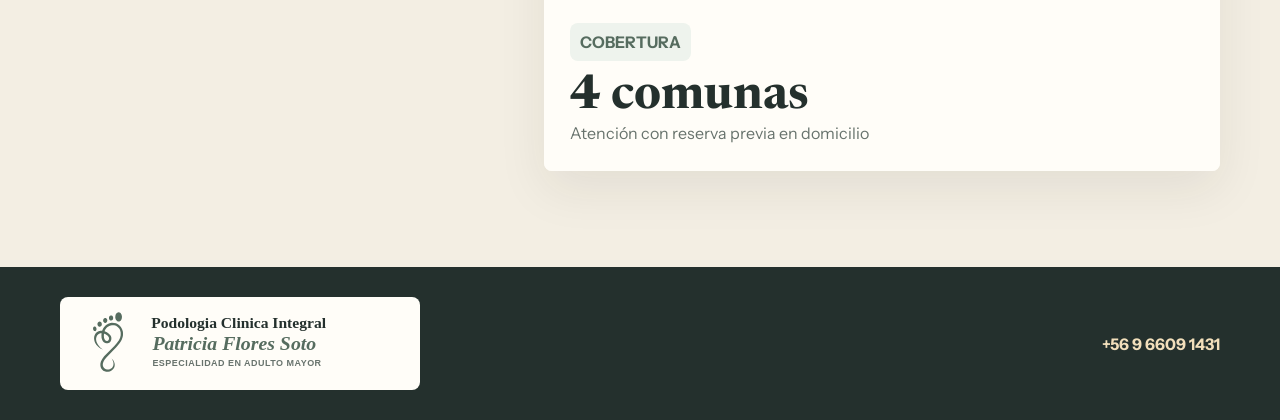
==== commit 8b13ab2a: "fix: update clinical copy and accents" ====
--- a/index.html
+++ b/index.html
@@ -3,10 +3,10 @@
   <head>
     <meta charset="UTF-8" />
     <meta name="viewport" content="width=device-width, initial-scale=1.0" />
-    <title>Clinica Podologica Flores | Podologia a domicilio</title>
+    <title>Clínica Podológica Flores | Podología a domicilio</title>
     <meta
       name="description"
-      content="Clinica Podologica Flores ofrece atencion podologica profesional a domicilio en Calera de Tango, Pichilemu, Linares y Yerbas Buenas."
+      content="Clínica Podológica Flores ofrece atención podológica profesional a domicilio en Calera de Tango, Pichilemu, Linares y Yerbas Buenas."
     />
     <link rel="preconnect" href="https://fonts.googleapis.com" />
     <link rel="preconnect" href="https://fonts.gstatic.com" crossorigin />
@@ -18,18 +18,19 @@
   </head>
   <body>
     <header class="site-header" data-header>
-      <a class="brand logo-brand" href="index.html#inicio" aria-label="Clinica Podologica Flores">
-        <img src="assets/logo-flores.svg" alt="Podologia Clinica Integral Patricia Flores Soto" />
+      <a class="brand logo-brand" href="index.html#inicio" aria-label="Clínica Podológica Flores">
+        <img src="assets/logo-flores.svg" alt="Podología Clínica Integral Patricia Flores Soto" />
       </a>
 
       <button class="menu-button" type="button" aria-label="Abrir menu" data-menu-button>
         <span></span>
         <span></span>
+        <span></span>
       </button>
 
       <nav class="site-nav" data-nav>
         <a href="index.html#servicios">Servicios</a>
-        <a href="catalogo.html">Catalogo</a>
+        <a href="catalogo.html">Catálogo</a>
         <a href="index.html#ubicacion">Cobertura</a>
       </nav>
 
@@ -38,23 +39,23 @@
 
     <main>
       <section class="hero" id="inicio">
-        <img class="hero-image" src="assets/hero-profesional.png" alt="Podologa clinica en consulta moderna y luminosa" />
+        <img class="hero-image" src="assets/hero-profesional.png" alt="Podóloga clínica en consulta moderna y luminosa" />
         <div class="hero-overlay"></div>
         <div class="hero-content">
-          <p class="eyebrow">Clinica Podologica Flores</p>
-          <h1>Atencion podologica profesional directamente en tu domicilio</h1>
+          <p class="eyebrow">Clínica Podológica Flores</p>
+          <h1>Atención podológica profesional directamente en tu domicilio</h1>
           <p class="hero-copy">
-            Cuidado integral del pie con instrumental esterilizado, protocolos de bioseguridad y atencion personalizada para cada paciente.
+            Cuidado integral del pie con instrumental esterilizado, protocolos de bioseguridad y atención personalizada para cada paciente.
           </p>
           <div class="hero-actions">
             <a class="primary-button" href="#agenda">Agenda tu hora</a>
-            <a class="secondary-button" href="catalogo.html">Ver catalogo</a>
+            <a class="secondary-button" href="catalogo.html">Ver catálogo</a>
           </div>
         </div>
 
         <aside class="appointment-panel" id="agenda" aria-label="Agenda">
           <p class="panel-kicker">Contacto y reservas</p>
-          <h2>Agenda una evaluacion</h2>
+          <h2>Agenda una evaluación</h2>
           <form class="booking-form">
             <label>
               Nombre
@@ -63,9 +64,9 @@
             <label>
               Motivo
               <select name="reason" required>
-                <option>Podologia clinica basica</option>
-                <option>Podologia para personas con diabetes</option>
-                <option>Tratamiento de onicomicosis</option>
+                <option>Podología clínica básica</option>
+                <option>Podología para personas con diabetes</option>
+                <option>Tratamiento de onicomicosis (hongos en las uñas)</option>
                 <option>Uñas encarnadas</option>
                 <option>Plan familiar</option>
               </select>
@@ -104,81 +105,81 @@
         </div>
         <div>
           <strong>09:30</strong>
-          <span>Atencion de lunes a sabado hasta las 17:00</span>
+          <span>Atención de lunes a sábado hasta las 17:00</span>
         </div>
       </section>
 
       <section class="section services-section" id="servicios">
         <div class="section-heading">
           <p class="eyebrow">Servicios principales</p>
-          <h2>Tratamientos clinicos, preventivos y familiares</h2>
+          <h2>Tratamientos clínicos, preventivos y familiares</h2>
           <p>
-            Cada atencion se realiza en domicilio e incluye valoracion, asepsia, tratamiento podologico, educacion e indicaciones posteriores.
+            Cada atención se realiza en domicilio e incluye valoración, asepsia, tratamiento podológico, educación e indicaciones posteriores.
           </p>
         </div>
 
         <div class="services-grid">
           <article class="service-card">
             <span class="service-number">01</span>
-            <h3>Podologia basica o preventiva</h3>
-            <p>Valoracion, limpieza de surcos, corte de uñas, remocion de durezas, pulido, hidratacion e indicaciones.</p>
+            <h3>Podología básica o preventiva</h3>
+            <p>Valoración, limpieza de surcos, corte de uñas, remoción de durezas, pulido, hidratación e indicaciones.</p>
           </article>
           <article class="service-card">
             <span class="service-number">02</span>
             <h3>Personas con diabetes</h3>
-            <p>Evaluacion de sensibilidad, control preventivo y cuidado clinico con foco en seguridad y seguimiento.</p>
+            <p>Evaluación de sensibilidad, control preventivo y cuidado clínico con foco en seguridad y seguimiento.</p>
           </article>
           <article class="service-card">
             <span class="service-number">03</span>
-            <h3>Onicomicosis</h3>
-            <p>Desbastado, limpieza de uñas afectadas, aplicacion de tratamiento antifungico y apoyo medico cuando corresponde.</p>
+            <h3>Onicomicosis (hongos en las uñas)</h3>
+            <p>Desbastado, limpieza de uñas afectadas, aplicación de tratamiento antifúngico y apoyo médico cuando corresponde.</p>
           </article>
           <article class="service-card">
             <span class="service-number">04</span>
             <h3>Onicocriptosis</h3>
-            <p>Manejo de una encarnada, retiro de espicula, curacion avanzada y educacion posterior.</p>
+            <p>Manejo de uña encarnada, retiro de espícula, curación avanzada y educación posterior.</p>
           </article>
           <article class="service-card">
             <span class="service-number">05</span>
-            <h3>Reflexologia podal</h3>
-            <p>Servicio combinado de podologia clinica y sesion de reflexologia de 40 minutos con musica de relajacion.</p>
+            <h3>Reflexología podal</h3>
+            <p>Servicio combinado de podología clínica y sesión de reflexología de 40 minutos con música de relajación.</p>
           </article>
           <article class="service-card">
             <span class="service-number">06</span>
             <h3>Plan familiar</h3>
-            <p>Valores preferenciales para 2 a 5 familiares atendidos el mismo dia.</p>
+            <p>Valores preferenciales para 2 a 5 familiares atendidos el mismo día.</p>
           </article>
         </div>
         <div class="section-action">
-          <a class="primary-button" href="catalogo.html">Ver catalogo completo y valores</a>
+          <a class="primary-button" href="catalogo.html">Ver catálogo completo y valores</a>
         </div>
       </section>
 
       <section class="care-gallery section" id="bioseguridad">
         <div class="section-heading">
           <p class="eyebrow">Cuidado seguro</p>
-          <h2>Instrumental esterilizado y atencion limpia en domicilio</h2>
+          <h2>Instrumental esterilizado y atención limpia en domicilio</h2>
           <p>
-            La atencion se prepara con material clinico de calidad, protocolos de bioseguridad y una experiencia tranquila para el paciente.
+            La atención se prepara con material clínico de calidad, protocolos de bioseguridad y una experiencia tranquila para el paciente.
           </p>
         </div>
         <div class="gallery-grid">
           <figure class="gallery-card gallery-card-large">
-            <img src="assets/instrumental-podologia.png" alt="Instrumental podologico esterilizado preparado para atencion domiciliaria" />
+            <img src="assets/instrumental-podologia.png" alt="Instrumental podológico esterilizado preparado para atención domiciliaria" />
             <figcaption>
               <strong>Instrumental esterilizado</strong>
-              <span>Preparacion ordenada antes de cada atencion.</span>
+              <span>Preparación ordenada antes de cada atención.</span>
             </figcaption>
           </figure>
           <figure class="gallery-card">
-            <img src="assets/atencion-sin-rostro.png" alt="Atencion podologica profesional sin rostro visible" />
+            <img src="assets/atencion-sin-rostro.png" alt="Atención podológica profesional sin rostro visible" />
             <figcaption>
-              <strong>Atencion sin exposicion innecesaria</strong>
-              <span>Procedimiento limpio, comodo y enfocado en el cuidado.</span>
+              <strong>Atención sin exposición innecesaria</strong>
+              <span>Procedimiento limpio, cómodo y enfocado en el cuidado.</span>
             </figcaption>
           </figure>
           <figure class="gallery-card">
-            <img src="assets/kit-podologico.png" alt="Kit podologico limpio con guantes, bandeja e insumos clinicos" />
+            <img src="assets/kit-podológico.png" alt="Kit podológico limpio con guantes, bandeja e insumos clínicos" />
             <figcaption>
               <strong>Kit domiciliario</strong>
               <span>Insumos limpios y listos para atencion profesional.</span>
@@ -189,19 +190,19 @@
 
       <section class="professional-section section" id="profesional">
         <div class="profile-card">
-          <img class="profile-image" src="assets/atencion-sin-rostro.png" alt="Atencion podologica profesional con instrumental limpio" />
+          <img class="profile-image" src="assets/atencion-sin-rostro.png" alt="Atención podológica profesional con instrumental limpio" />
           <div>
             <p class="eyebrow">Profesional</p>
-            <h2>Atencion cercana, segura y personalizada</h2>
+            <h2>Atención cercana, segura y personalizada</h2>
             <p>
-              Clinica Podologica Flores brinda atencion integral en la comodidad del hogar, con altos estandares de higiene y continuidad del cuidado.
+              Clínica Podológica Flores brinda atención integral en la comodidad del hogar, con altos estándares de higiene y continuidad del cuidado.
             </p>
           </div>
         </div>
         <div class="quote-panel">
-          <img src="assets/instrumental-podologia.png" alt="Instrumental podologico preparado para atencion segura" />
+          <img src="assets/instrumental-podologia.png" alt="Instrumental podológico preparado para atención segura" />
           <p>
-            "Cuidamos tus pies con tecnica, bioseguridad y una atencion pensada para tu rutina familiar."
+            "Cuidamos tus pies con técnica, bioseguridad y una atención pensada para tu rutina familiar."
           </p>
         </div>
       </section>
@@ -209,30 +210,35 @@
       <section class="location-section" id="ubicacion">
         <div class="location-copy">
           <p class="eyebrow">Cobertura</p>
-          <h2>Atencion profesional directamente en su domicilio</h2>
+          <h2>Atención profesional directamente en su domicilio</h2>
           <p>Reserva disponible para Calera de Tango, Pichilemu, Linares y Yerbas Buenas. Domingos con horario a convenir.</p>
           <div class="contact-list">
             <a href="tel:+56966091431">+56 9 6609 1431</a>
-            <span>Lunes a sabado, 09:30 a 17:00 horas</span>
+            <span>Lunes a sábado, 09:30 a 17:00 horas</span>
             <span>Calera de Tango, Pichilemu, Linares y Yerbas Buenas</span>
           </div>
         </div>
         <div class="map-card">
-          <img src="assets/cobertura-domicilio.png" alt="Kit podologico para atencion domiciliaria" />
+          <img src="assets/cobertura-domicilio.png" alt="Kit podológico para atención domiciliaria" />
           <div class="map-card-caption">
             <span>Cobertura</span>
             <strong>4 comunas</strong>
-            <p>Atencion con reserva previa en domicilio</p>
+          <p>Atención con reserva previa en domicilio</p>
           </div>
         </div>
       </section>
     </main>
 
     <footer class="site-footer">
-      <img class="footer-logo" src="assets/logo-flores.svg" alt="Podologia Clinica Integral Patricia Flores Soto" />
+      <img class="footer-logo" src="assets/logo-flores.svg" alt="Podología Clínica Integral Patricia Flores Soto" />
       <a href="tel:+56966091431">+56 9 6609 1431</a>
     </footer>
 
-    <script src="script.js?v=2"></script>
+    <div class="mobile-action-bar" aria-label="Acciones rapidas">
+      <a href="#agenda">Agendar</a>
+      <a href="https://wa.me/56966091431?text=Hola%2C%20quiero%20agendar%20una%20atencion%20podológica%20a%20domicilio." target="_blank" rel="noopener noreferrer">WhatsApp</a>
+    </div>
+
+    <script src="script.js?v=4"></script>
   </body>
 </html>
--- a/styles.css
+++ b/styles.css
@@ -626,6 +626,10 @@
   font-weight: 700;
 }
 
+.mobile-action-bar {
+  display: none;
+}
+
 .catalog-hero {
   display: grid;
   grid-template-columns: minmax(0, 1fr) 360px;
@@ -792,10 +796,13 @@
   }
 
   .menu-button {
-    display: grid;
+    display: flex;
+    flex-direction: column;
+    gap: 5px;
     width: 44px;
     height: 44px;
-    place-items: center;
+    align-items: center;
+    justify-content: center;
     border: 1px solid var(--stone);
     border-radius: 8px;
     background: var(--white);
@@ -838,12 +845,12 @@
   }
 
   .hero-image {
-    object-position: left center;
+    object-position: 24% 50%;
   }
 
   .hero-overlay {
     background:
-      linear-gradient(90deg, rgba(36, 48, 45, 0.74), rgba(36, 48, 45, 0.34)),
+      linear-gradient(90deg, rgba(36, 48, 45, 0.82), rgba(36, 48, 45, 0.24)),
       linear-gradient(0deg, rgba(36, 48, 45, 0.5), rgba(36, 48, 45, 0.05) 48%);
   }
 
@@ -925,6 +932,10 @@
 }
 
 @media (max-width: 620px) {
+  body {
+    padding-bottom: 82px;
+  }
+
   .site-header {
     top: 10px;
     width: calc(100% - 20px);
@@ -943,11 +954,12 @@
   .hero {
     padding-right: 16px;
     padding-left: 16px;
+    padding-bottom: 18px;
   }
 
   h1 {
     margin-bottom: 18px;
-    font-size: clamp(2.35rem, 10vw, 3.7rem);
+    font-size: clamp(2.25rem, 9.2vw, 3.25rem);
   }
 
   .hero-copy {
@@ -966,7 +978,53 @@
   .section,
   .location-section,
   .catalog-layout {
-    padding: 72px 16px;
+    padding: 64px 16px;
+  }
+
+  .trust-strip {
+    grid-template-columns: repeat(3, minmax(178px, 1fr));
+    overflow-x: auto;
+    padding: 0 16px 10px;
+    scroll-snap-type: x mandatory;
+  }
+
+  .trust-strip div {
+    min-height: 118px;
+    border-radius: 8px;
+    scroll-snap-align: start;
+  }
+
+  .services-grid {
+    gap: 12px;
+    border: 0;
+  }
+
+  .service-card {
+    min-height: auto;
+    padding: 20px;
+    border: 1px solid var(--stone);
+    border-radius: 8px;
+    background: var(--white);
+  }
+
+  .service-number {
+    margin-bottom: 22px;
+  }
+
+  .gallery-card {
+    min-height: 230px;
+  }
+
+  .profile-card {
+    padding: 22px;
+  }
+
+  .quote-panel {
+    min-height: 240px;
+  }
+
+  .map-card {
+    grid-template-rows: 230px auto;
   }
 
   .catalog-hero {
@@ -997,4 +1055,40 @@
     padding-right: 16px;
     padding-left: 16px;
   }
-}
+
+  .mobile-action-bar {
+    position: fixed;
+    z-index: 40;
+    right: 12px;
+    bottom: 12px;
+    left: 12px;
+    display: grid;
+    grid-template-columns: 1fr 1fr;
+    gap: 8px;
+    padding: 8px;
+    border: 1px solid rgba(255, 255, 255, 0.62);
+    border-radius: 8px;
+    background: rgba(255, 253, 248, 0.92);
+    box-shadow: 0 14px 44px rgba(37, 32, 22, 0.18);
+    backdrop-filter: blur(16px);
+  }
+
+  .mobile-action-bar a {
+    display: inline-flex;
+    min-height: 46px;
+    align-items: center;
+    justify-content: center;
+    border-radius: 8px;
+    font-weight: 800;
+  }
+
+  .mobile-action-bar a:first-child {
+    background: var(--sage-dark);
+    color: var(--white);
+  }
+
+  .mobile-action-bar a:last-child {
+    border: 1px solid var(--sage-dark);
+    color: var(--sage-dark);
+  }
+}
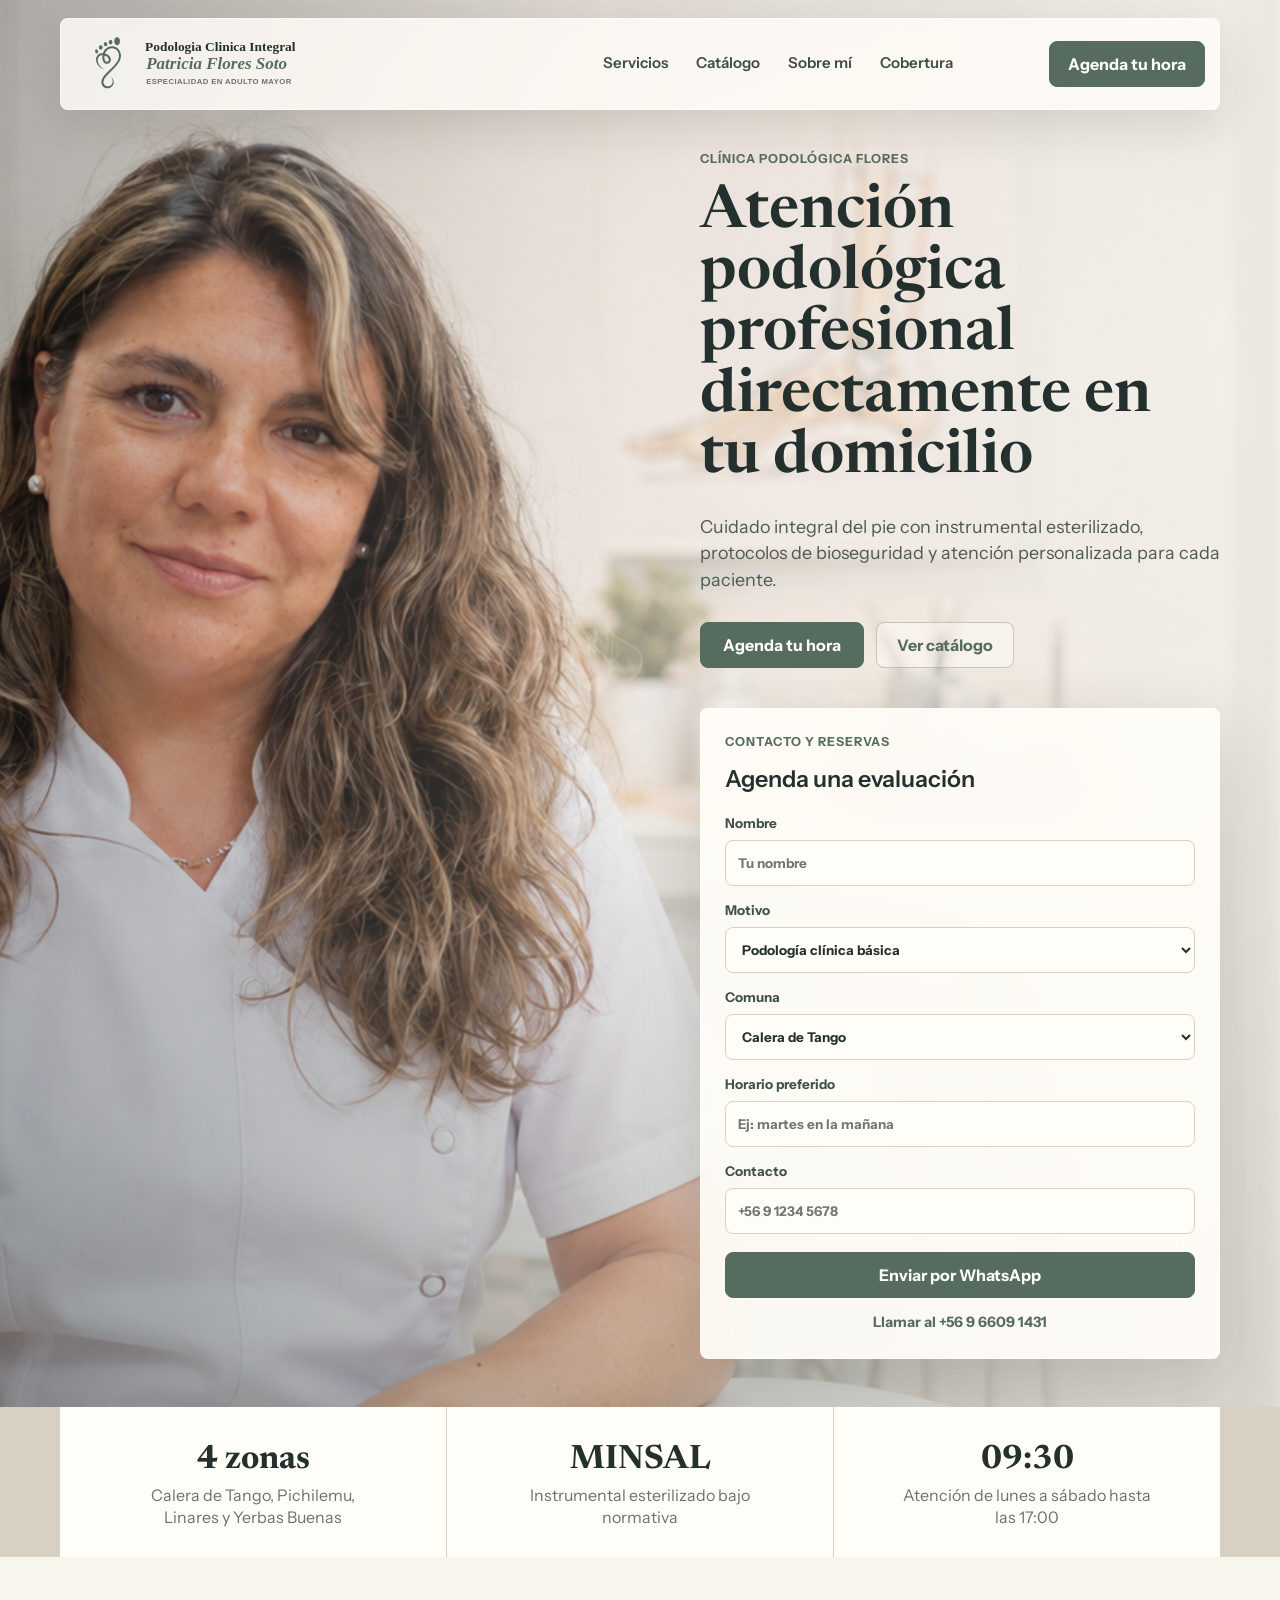
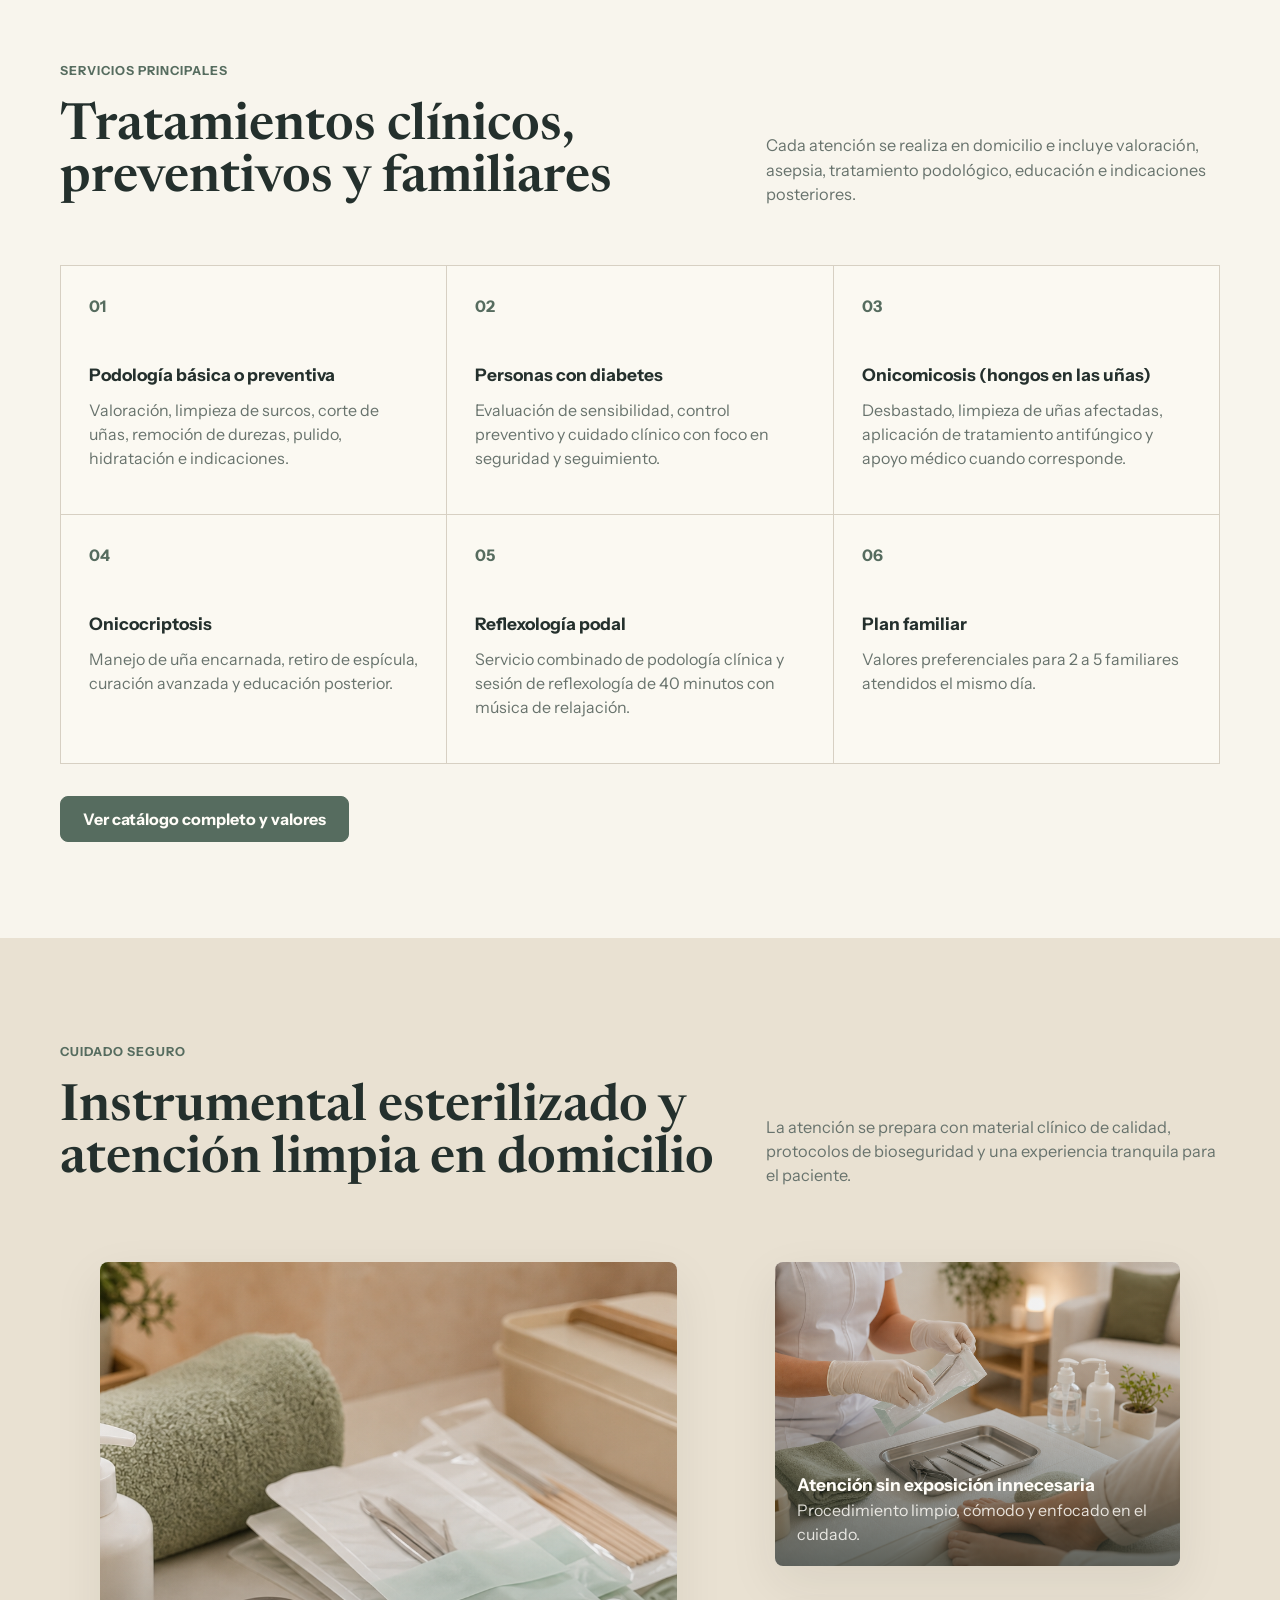
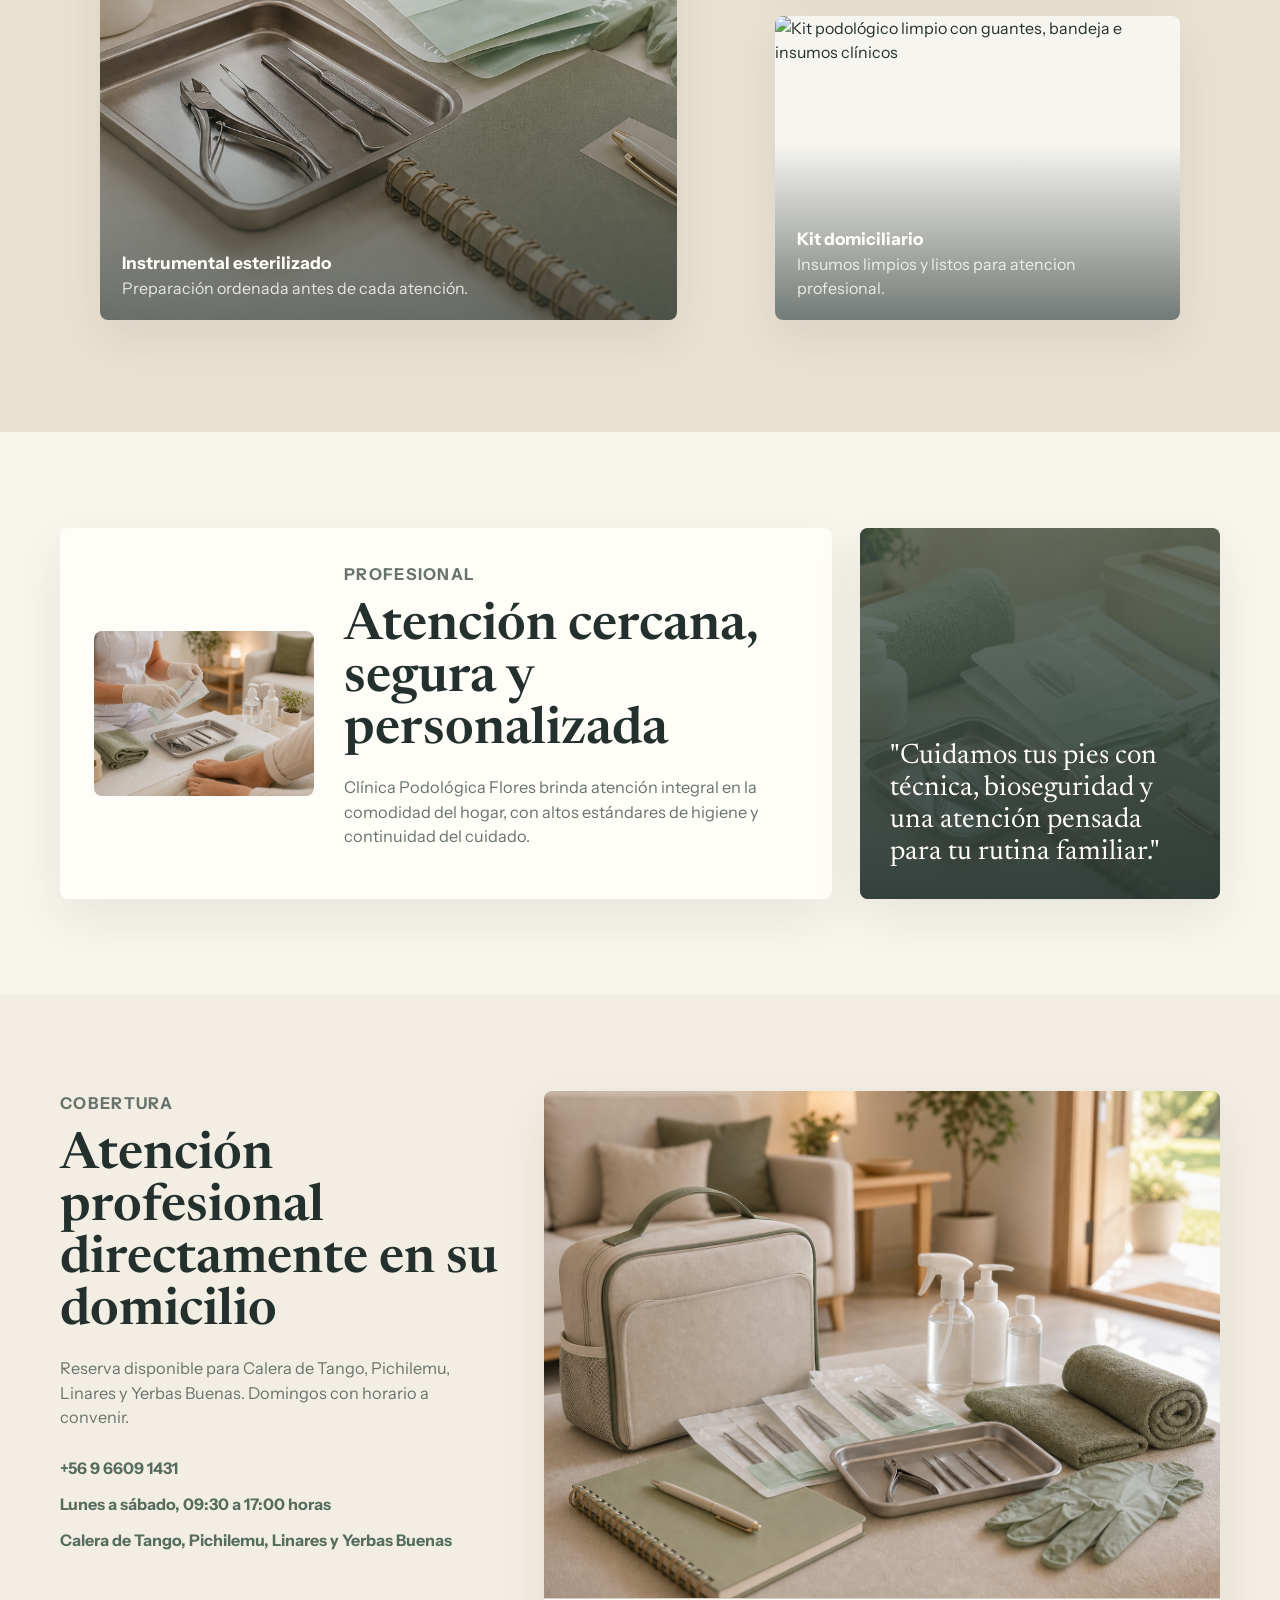
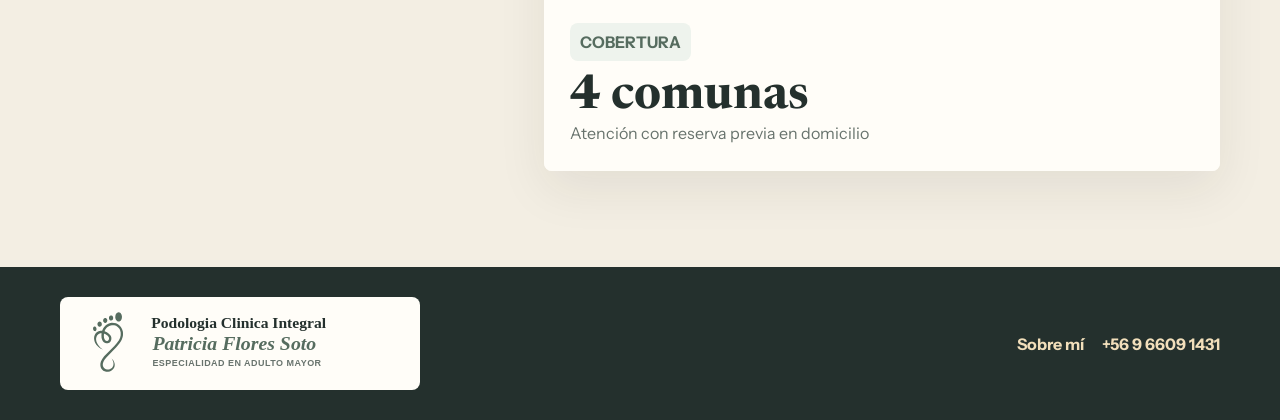
==== commit 8a34faad: "feat: add about page" ====
--- a/index.html
+++ b/index.html
@@ -14,7 +14,7 @@
       href="https://fonts.googleapis.com/css2?family=Instrument+Sans:wght@400;500;600;700&family=Newsreader:opsz,wght@6..72,500;6..72,600&display=swap"
       rel="stylesheet"
     />
-    <link rel="stylesheet" href="styles.css" />
+    <link rel="stylesheet" href="styles.css?v=5" />
   </head>
   <body>
     <header class="site-header" data-header>
@@ -31,6 +31,7 @@
       <nav class="site-nav" data-nav>
         <a href="index.html#servicios">Servicios</a>
         <a href="catalogo.html">Catálogo</a>
+        <a href="sobre-mi.html">Sobre mí</a>
         <a href="index.html#ubicacion">Cobertura</a>
       </nav>
 
@@ -231,7 +232,10 @@
 
     <footer class="site-footer">
       <img class="footer-logo" src="assets/logo-flores.svg" alt="Podología Clínica Integral Patricia Flores Soto" />
-      <a href="tel:+56966091431">+56 9 6609 1431</a>
+      <div class="footer-links">
+        <a href="sobre-mi.html">Sobre mí</a>
+        <a href="tel:+56966091431">+56 9 6609 1431</a>
+      </div>
     </footer>
 
     <div class="mobile-action-bar" aria-label="Acciones rapidas">
--- a/styles.css
+++ b/styles.css
@@ -626,6 +626,13 @@
   font-weight: 700;
 }
 
+.footer-links {
+  display: flex;
+  flex-wrap: wrap;
+  justify-content: flex-end;
+  gap: 18px;
+}
+
 .mobile-action-bar {
   display: none;
 }
@@ -788,6 +795,88 @@
 
 .check-list {
   columns: 2;
+}
+
+.about-hero {
+  display: grid;
+  grid-template-columns: minmax(0, 0.78fr) minmax(320px, 0.72fr);
+  gap: 52px;
+  align-items: end;
+  padding: 170px max(24px, calc((100vw - 1160px) / 2)) 76px;
+  background:
+    linear-gradient(90deg, rgba(248, 245, 237, 0.98), rgba(239, 231, 216, 0.8)),
+    url("assets/clinica-hero.png");
+  background-size: cover;
+  background-position: center;
+}
+
+.about-intro h1 {
+  margin-bottom: 12px;
+}
+
+.about-role {
+  margin: 0;
+  color: var(--sage-dark);
+  font-size: clamp(1.4rem, 2.6vw, 2.1rem);
+  font-weight: 800;
+}
+
+.about-photo-card {
+  margin: 0;
+  overflow: hidden;
+  border: 1px solid rgba(86, 108, 95, 0.16);
+  border-radius: 8px;
+  background: var(--white);
+  box-shadow: var(--shadow);
+}
+
+.about-photo-card img {
+  width: 100%;
+  aspect-ratio: 4 / 3;
+  object-fit: cover;
+  object-position: 38% center;
+}
+
+.about-story {
+  display: grid;
+  grid-template-columns: minmax(0, 1fr) 360px;
+  gap: 32px;
+  align-items: start;
+  background: #f3eee3;
+}
+
+.about-story-card,
+.about-quote {
+  border-radius: 8px;
+  background: var(--white);
+  box-shadow: 0 18px 50px rgba(43, 39, 29, 0.08);
+}
+
+.about-story-card {
+  display: grid;
+  gap: 18px;
+  padding: 42px;
+}
+
+.about-story-card p {
+  margin: 0;
+  color: #46554e;
+  font-size: 1.08rem;
+}
+
+.about-quote {
+  position: sticky;
+  top: 112px;
+  padding: 32px;
+  background: var(--sage-dark);
+}
+
+.about-quote p {
+  margin: 0;
+  color: var(--white);
+  font-family: "Newsreader", Georgia, serif;
+  font-size: clamp(1.7rem, 3vw, 2.35rem);
+  line-height: 1.12;
 }
 
 @media (max-width: 900px) {
@@ -892,7 +981,9 @@
   .professional-section,
   .location-section,
   .catalog-hero,
-  .catalog-layout {
+  .catalog-layout,
+  .about-hero,
+  .about-story {
     grid-template-columns: 1fr;
   }
 
@@ -901,6 +992,10 @@
   }
 
   .catalog-sidebar {
+    position: static;
+  }
+
+  .about-quote {
     position: static;
   }
 
@@ -1054,6 +1149,10 @@
     flex-direction: column;
     padding-right: 16px;
     padding-left: 16px;
+  }
+
+  .footer-links {
+    justify-content: center;
   }
 
   .mobile-action-bar {
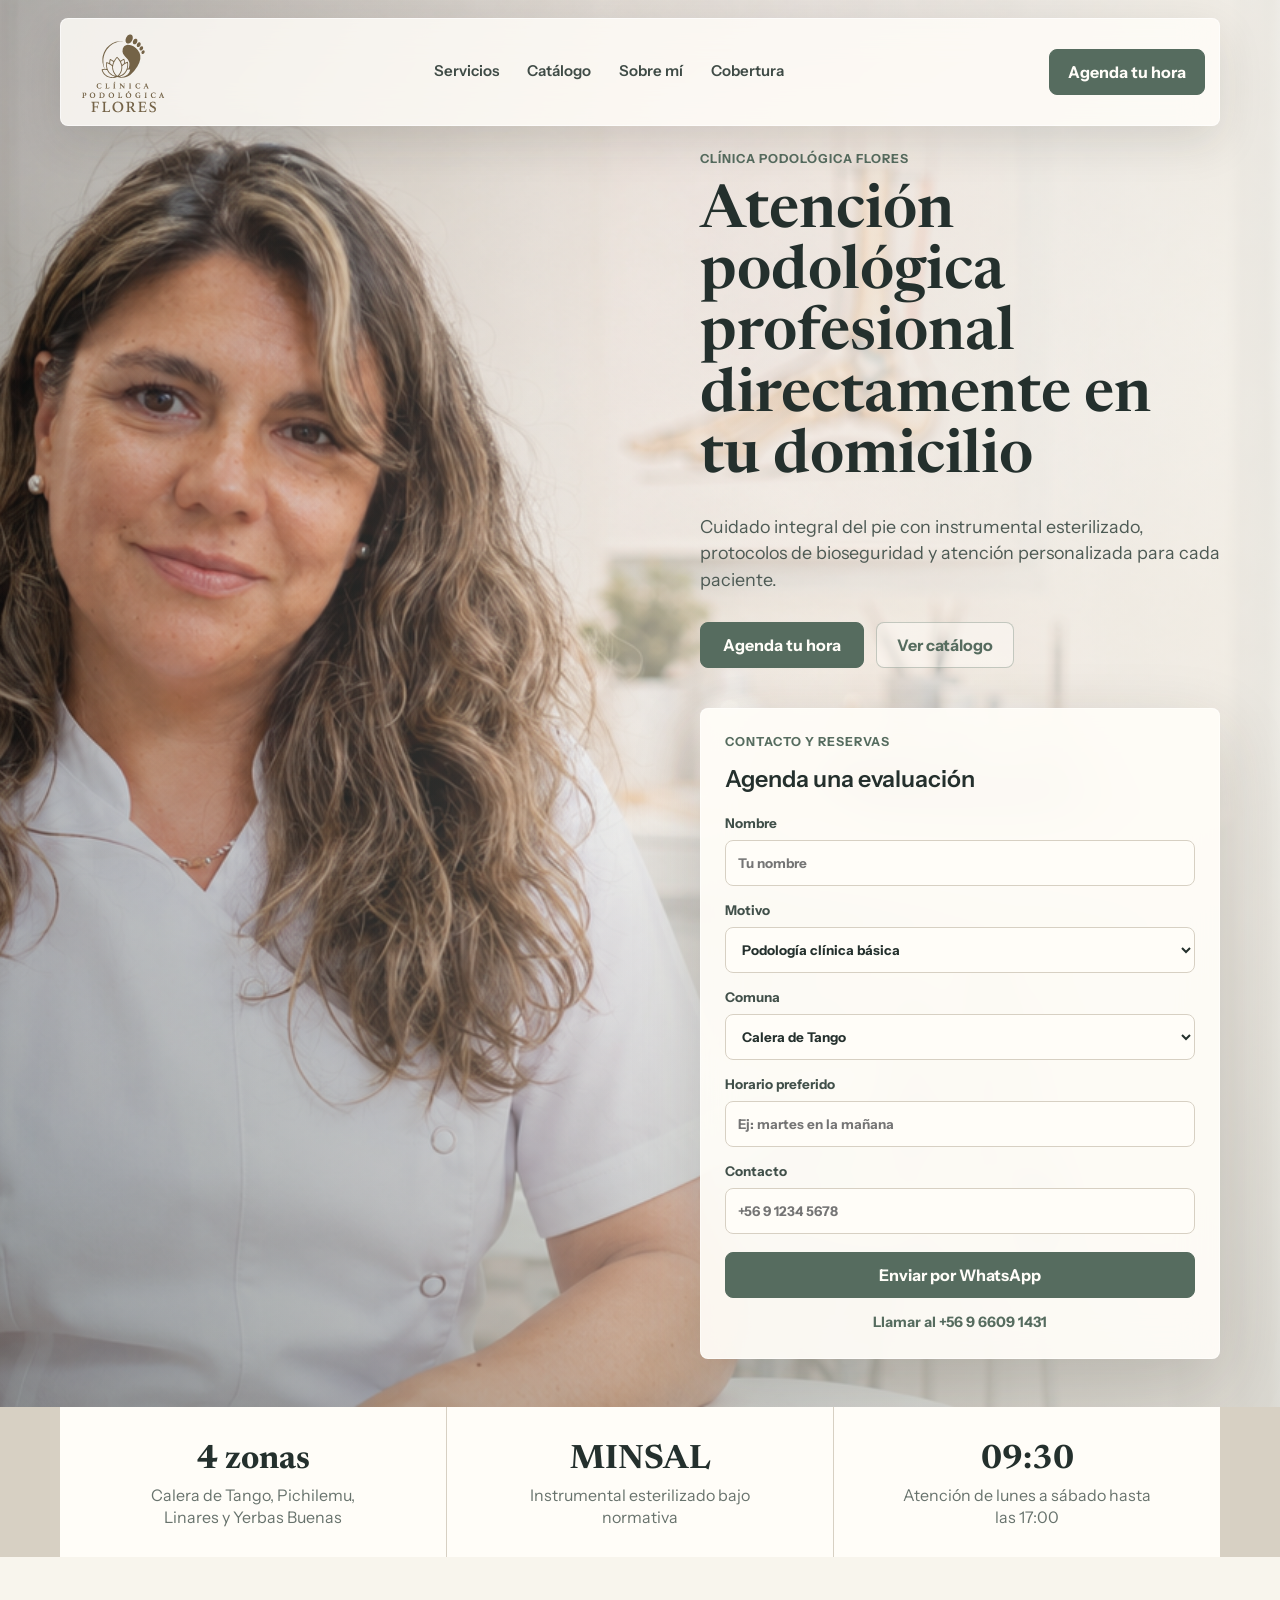
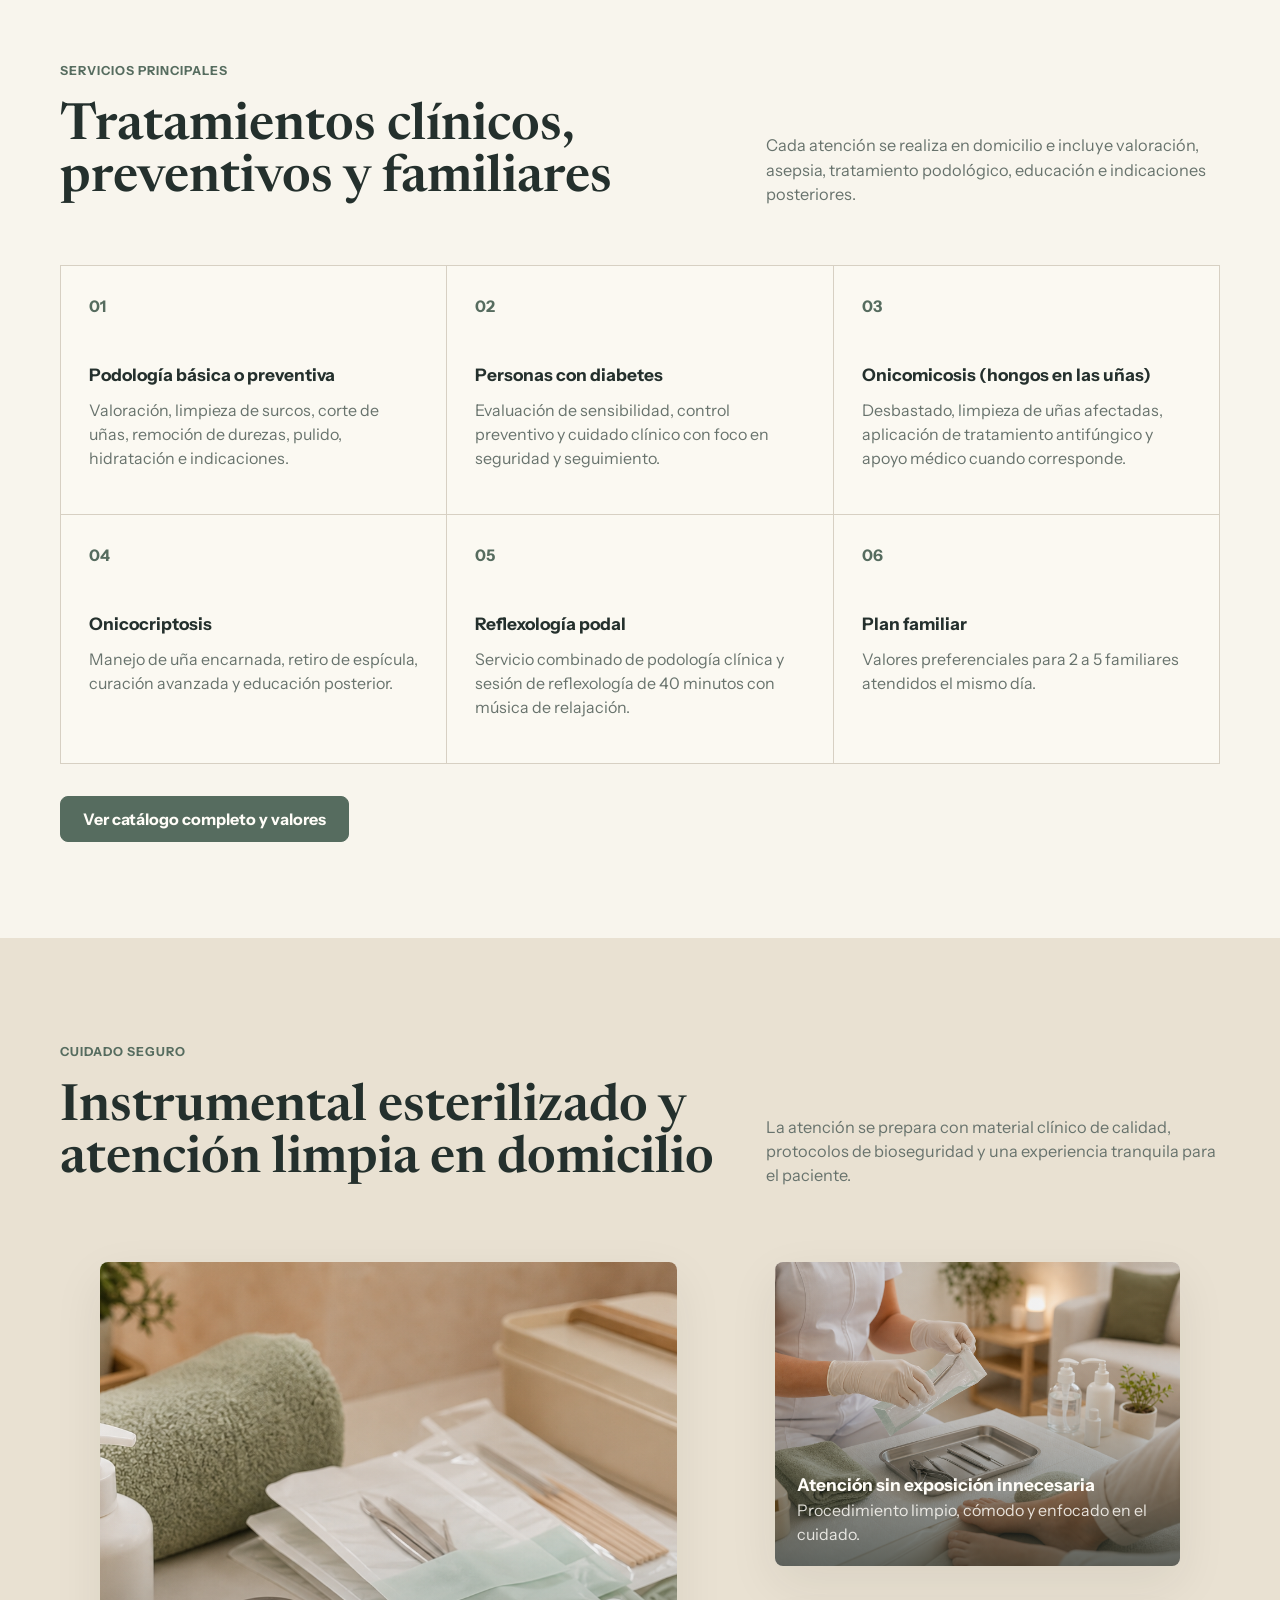
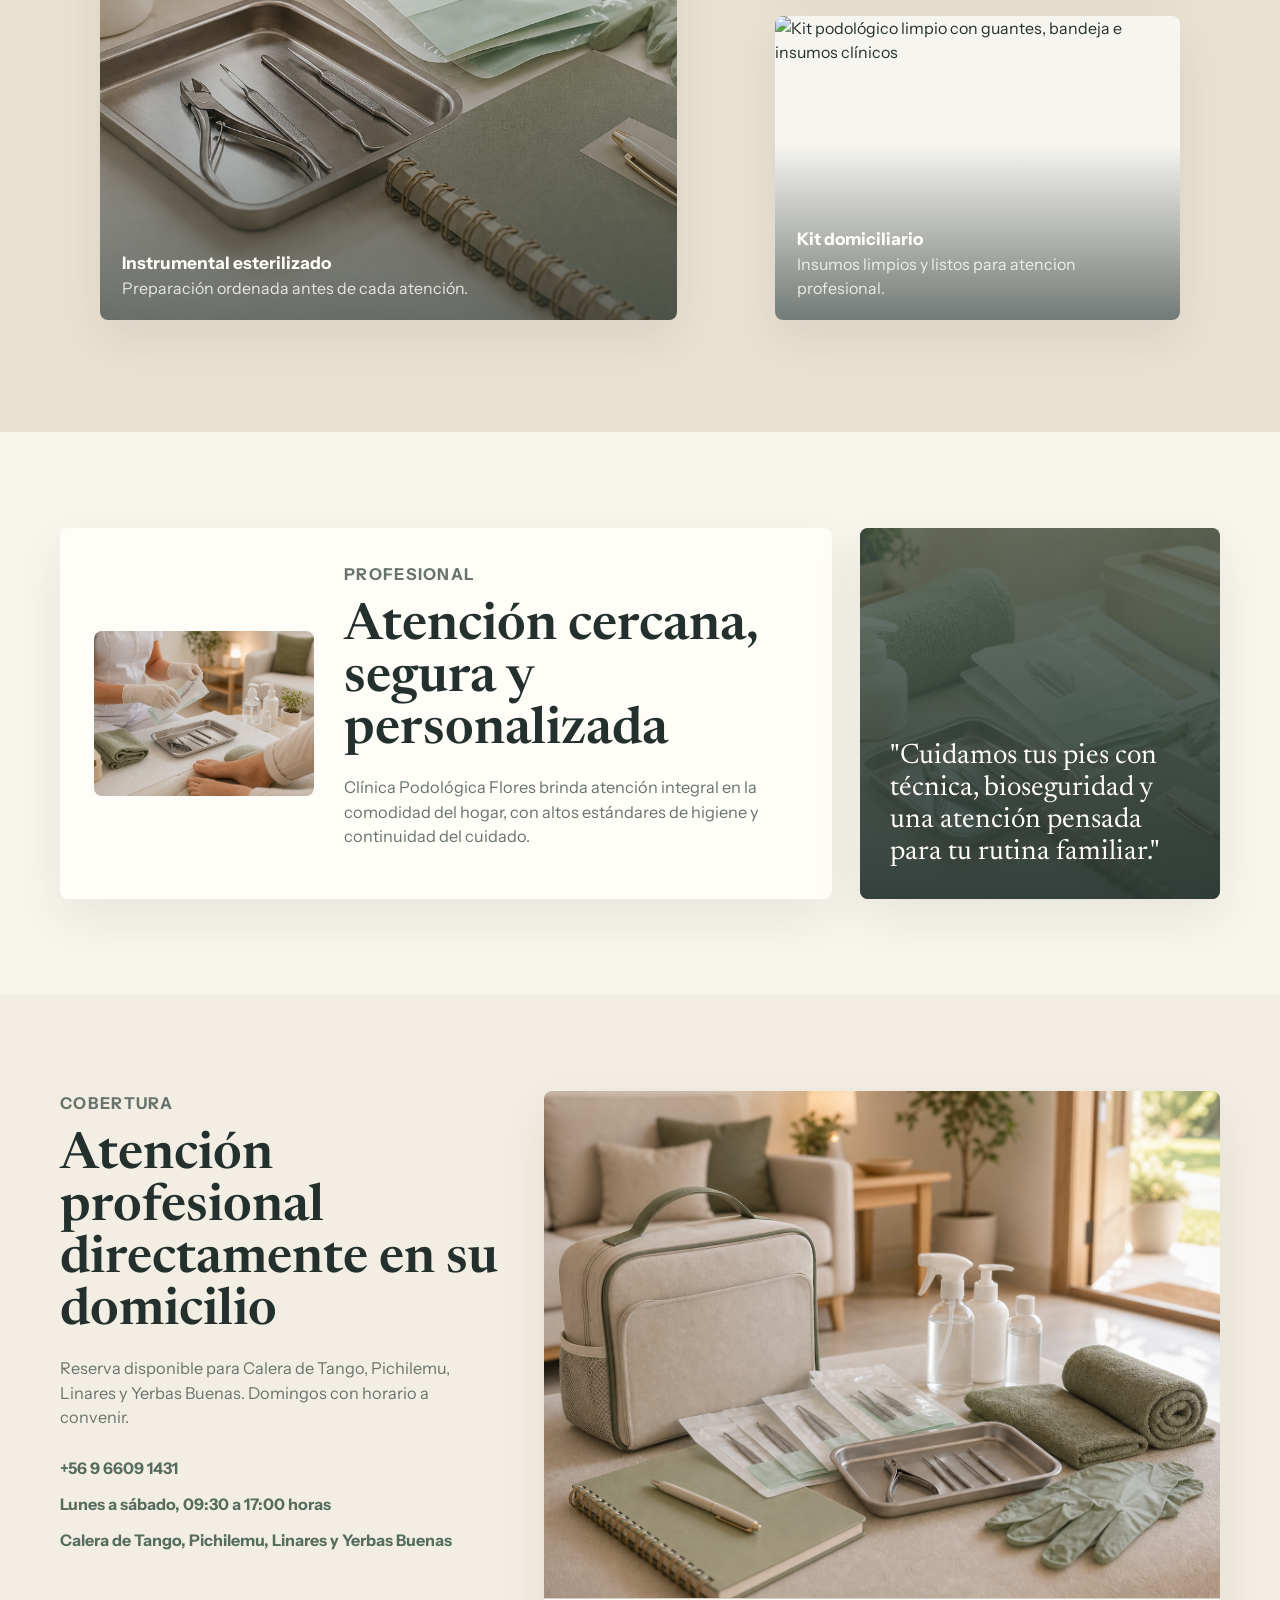
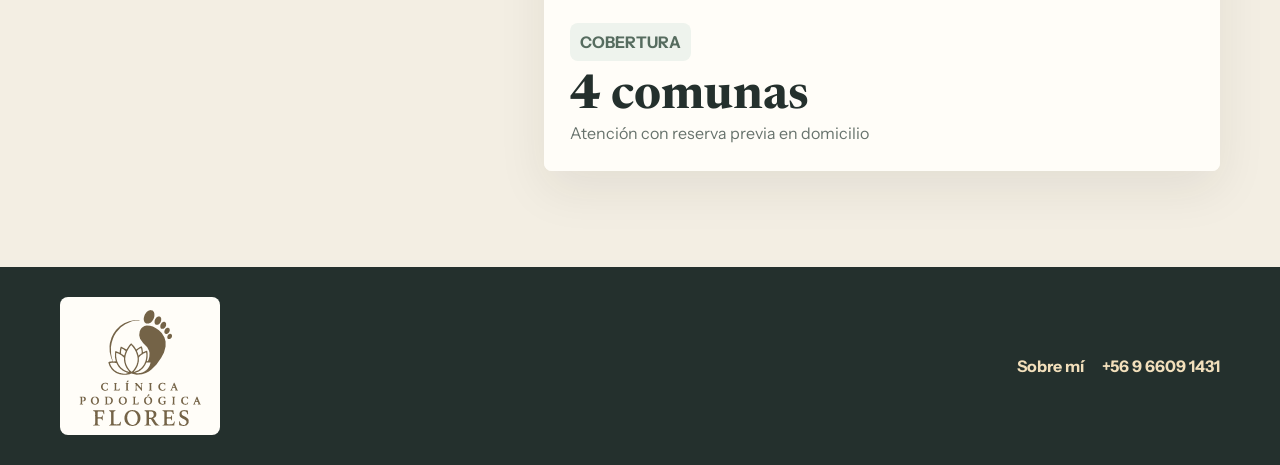
==== commit db9a46c6: "Actualiza logo precios y sobre mi" ====
--- a/index.html
+++ b/index.html
@@ -3,23 +3,63 @@
   <head>
     <meta charset="UTF-8" />
     <meta name="viewport" content="width=device-width, initial-scale=1.0" />
-    <title>Clínica Podológica Flores | Podología a domicilio</title>
+    <title>Podología a Domicilio | Clínica Patricia Flores | Calera de Tango</title>
     <meta
       name="description"
-      content="Clínica Podológica Flores ofrece atención podológica profesional a domicilio en Calera de Tango, Pichilemu, Linares y Yerbas Buenas."
+      content="Atención podológica profesional a domicilio en Calera de Tango, Pichilemu, Linares y Yerbas Buenas. Especialista en onicomicosis, diabetes, uñas encarnadas. Instrumental esterilizado MINSAL."
     />
+    <meta name="keywords" content="podología domicilio, podólogo Calera de Tango, onicomicosis, uñas encarnadas, podología diabetes, clínica podológica, podología a domicilio Chile" />
+    <meta name="author" content="Patricia Flores" />
+    <meta name="robots" content="index, follow" />
+    <meta property="og:type" content="website" />
+    <meta property="og:title" content="Podología a Domicilio | Clínica Patricia Flores" />
+    <meta property="og:description" content="Atención podológica profesional a domicilio con instrumental esterilizado MINSAL. Servicio en Calera de Tango, Pichilemu, Linares y Yerbas Buenas." />
+    <meta property="og:url" content="https://clinicaflores.cl/" />
+    <meta name="twitter:card" content="summary_large_image" />
+    <meta name="twitter:title" content="Podología a Domicilio | Clínica Patricia Flores" />
+    <meta name="twitter:description" content="Atención podológica profesional a domicilio con instrumental esterilizado MINSAL." />
+    <link rel="canonical" href="https://clinicaflores.cl/" />
     <link rel="preconnect" href="https://fonts.googleapis.com" />
     <link rel="preconnect" href="https://fonts.gstatic.com" crossorigin />
     <link
       href="https://fonts.googleapis.com/css2?family=Instrument+Sans:wght@400;500;600;700&family=Newsreader:opsz,wght@6..72,500;6..72,600&display=swap"
       rel="stylesheet"
     />
-    <link rel="stylesheet" href="styles.css?v=5" />
+    <link rel="stylesheet" href="styles.css?v=6" />
+    <script type="application/ld+json">
+    {
+      "@context": "https://schema.org/",
+      "@type": "LocalBusiness",
+      "name": "Clínica Podológica Flores",
+      "image": "https://clinicaflores.cl/assets/logo-flores.svg",
+      "description": "Atención podológica profesional a domicilio con instrumental esterilizado MINSAL",
+      "address": {
+        "@type": "PostalAddress",
+        "streetAddress": "Atención a domicilio",
+        "addressLocality": "Calera de Tango, Pichilemu, Linares, Yerbas Buenas",
+        "addressCountry": "CL"
+      },
+      "telephone": "+56966091431",
+      "url": "https://clinicaflores.cl",
+      "sameAs": [
+        "https://wa.me/56966091431"
+      ],
+      "openingHoursSpecification": {
+        "@type": "OpeningHoursSpecification",
+        "dayOfWeek": ["Monday", "Tuesday", "Wednesday", "Thursday", "Friday", "Saturday"],
+        "opens": "09:30",
+        "closes": "17:00"
+      },
+      "priceRange": "$$",
+      "areaServed": ["Calera de Tango", "Pichilemu", "Linares", "Yerbas Buenas"],
+      "availableLanguage": "es"
+    }
+    </script>
   </head>
   <body>
     <header class="site-header" data-header>
       <a class="brand logo-brand" href="index.html#inicio" aria-label="Clínica Podológica Flores">
-        <img src="assets/logo-flores.svg" alt="Podología Clínica Integral Patricia Flores Soto" />
+        <img src="assets/logo-flores.svg" alt="Clínica Podológica Flores" />
       </a>
 
       <button class="menu-button" type="button" aria-label="Abrir menu" data-menu-button>
@@ -231,7 +271,7 @@
     </main>
 
     <footer class="site-footer">
-      <img class="footer-logo" src="assets/logo-flores.svg" alt="Podología Clínica Integral Patricia Flores Soto" />
+      <img class="footer-logo" src="assets/logo-flores.svg" alt="Clínica Podológica Flores" />
       <div class="footer-links">
         <a href="sobre-mi.html">Sobre mí</a>
         <a href="tel:+56966091431">+56 9 6609 1431</a>
--- a/styles.css
+++ b/styles.css
@@ -71,8 +71,8 @@
 }
 
 .logo-brand img {
-  width: min(430px, 50vw);
-  height: 66px;
+  width: 92px;
+  height: 82px;
   object-fit: contain;
   object-position: left center;
 }
@@ -614,7 +614,7 @@
 }
 
 .footer-logo {
-  width: min(360px, 72vw);
+  width: min(160px, 42vw);
   height: auto;
   padding: 8px 12px;
   border-radius: 8px;
@@ -1042,8 +1042,8 @@
   }
 
   .logo-brand img {
-    width: min(390px, calc(100vw - 104px));
-    height: 62px;
+    width: 72px;
+    height: 64px;
   }
 
   .hero {
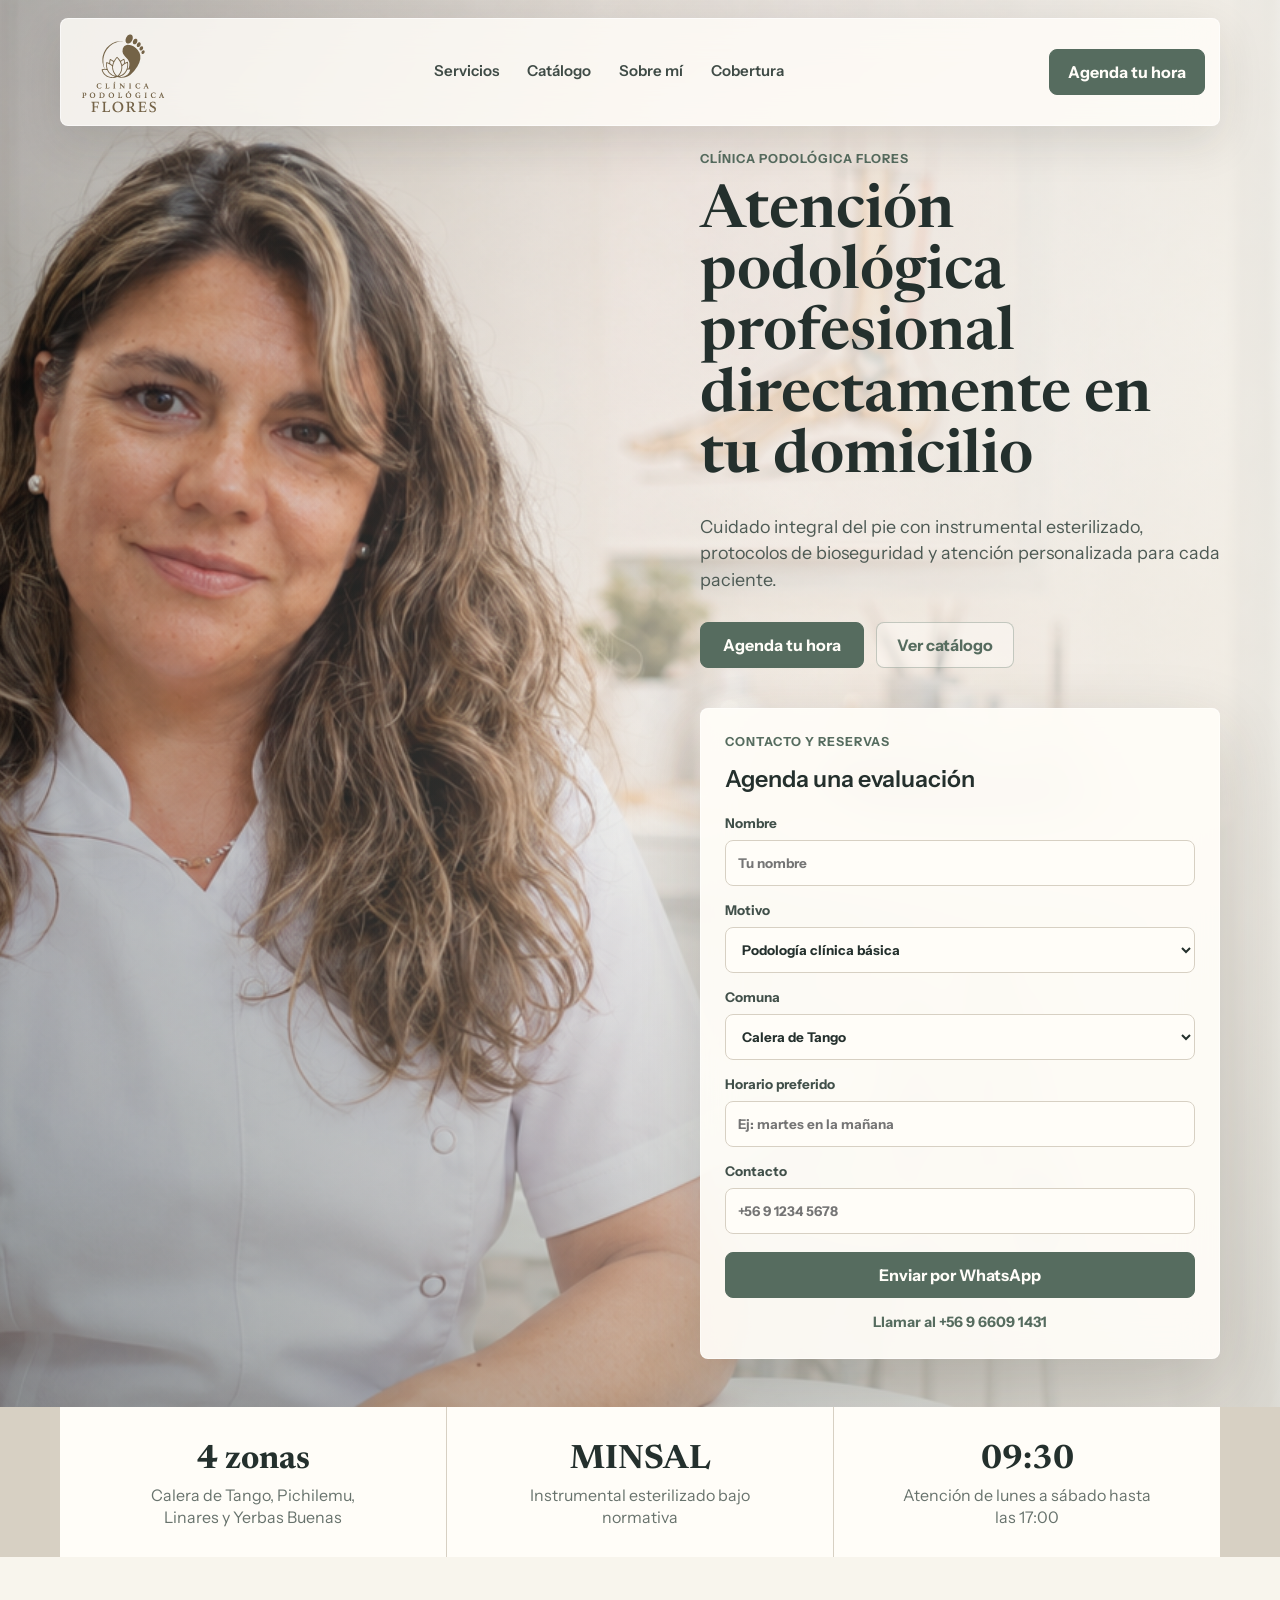
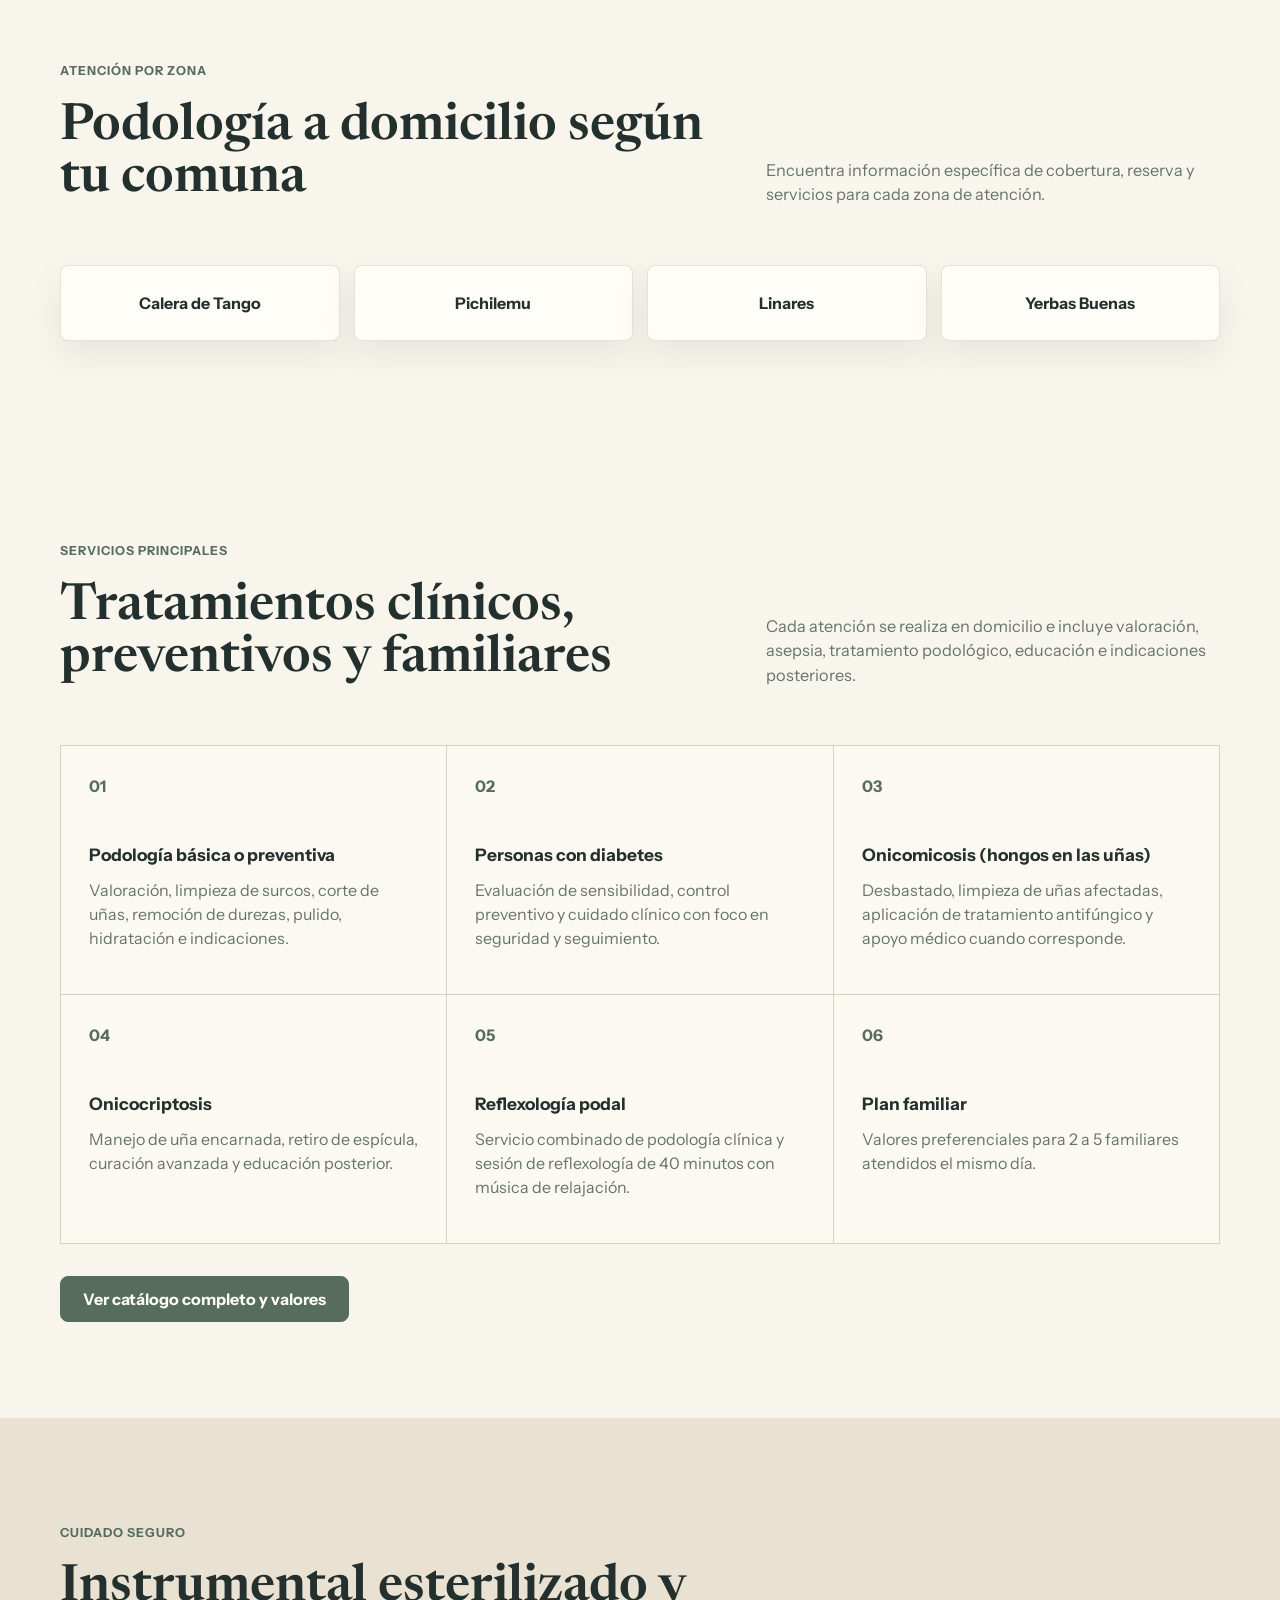
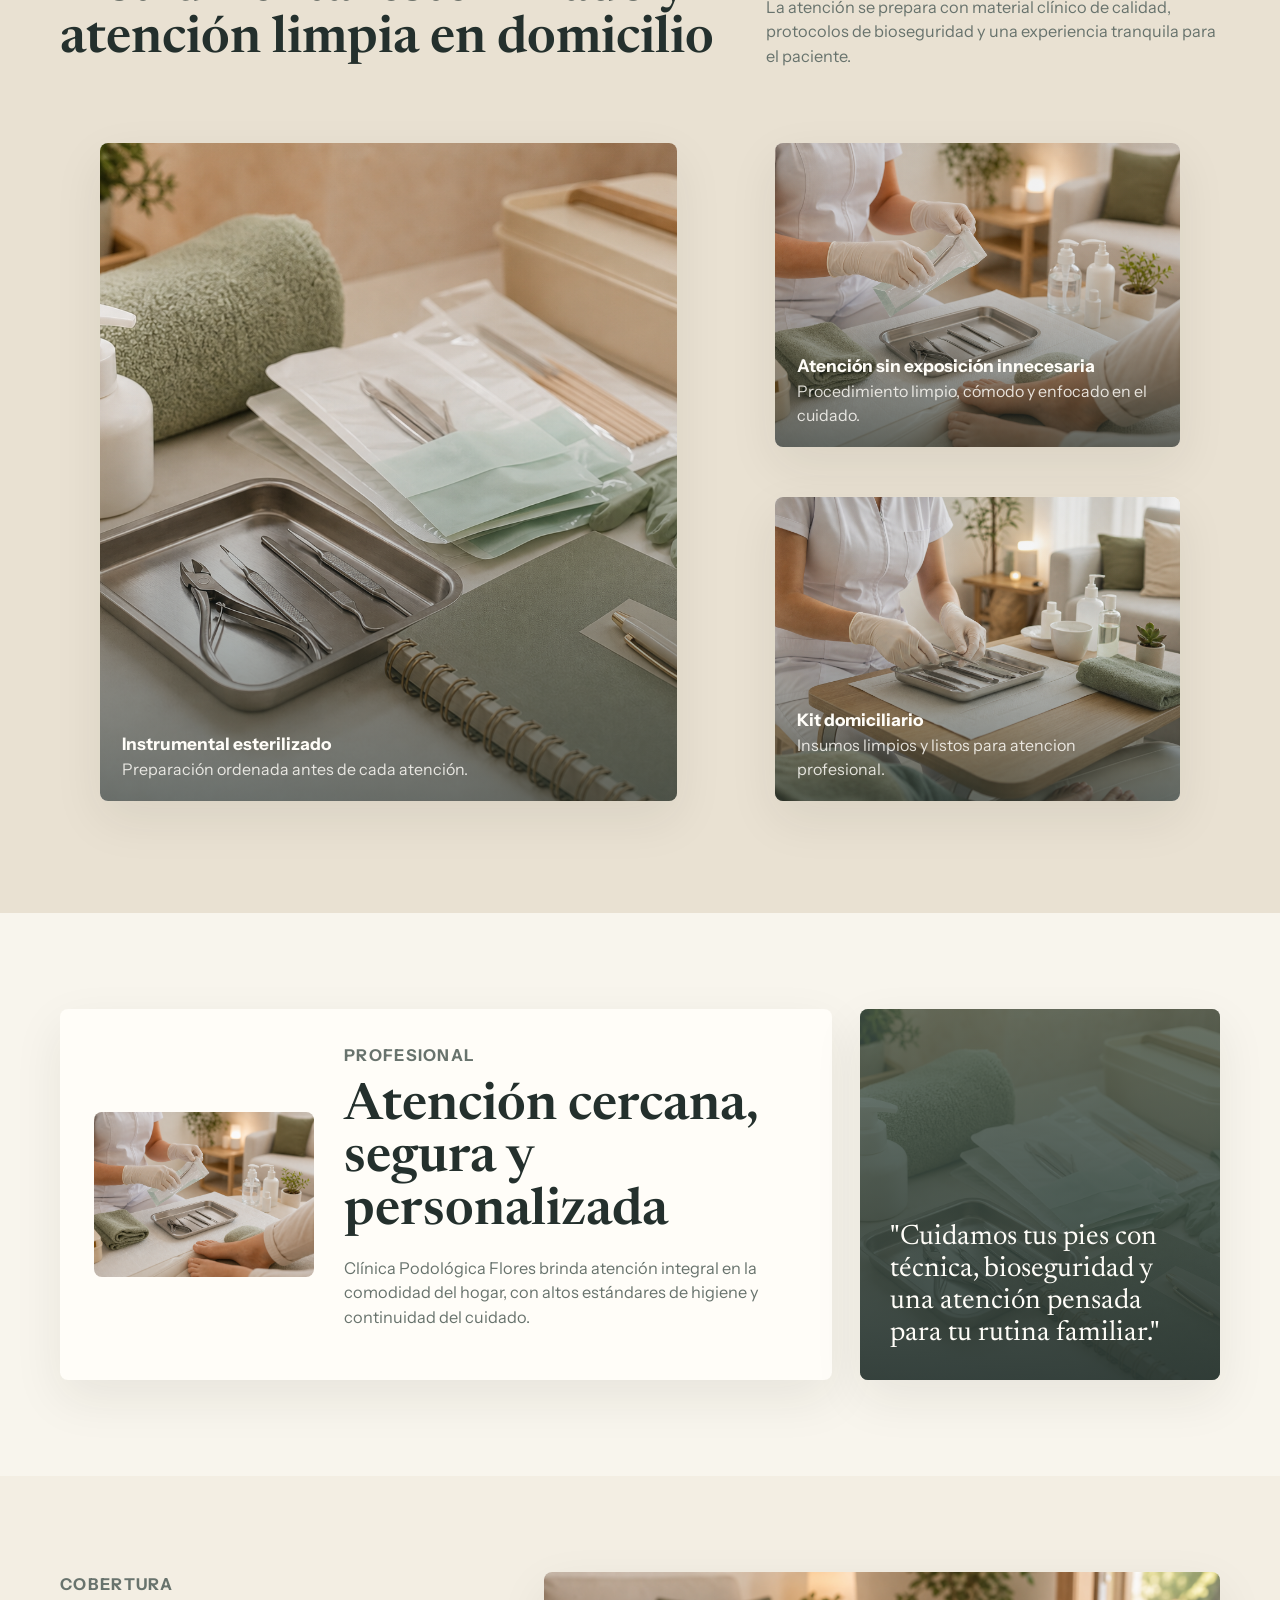
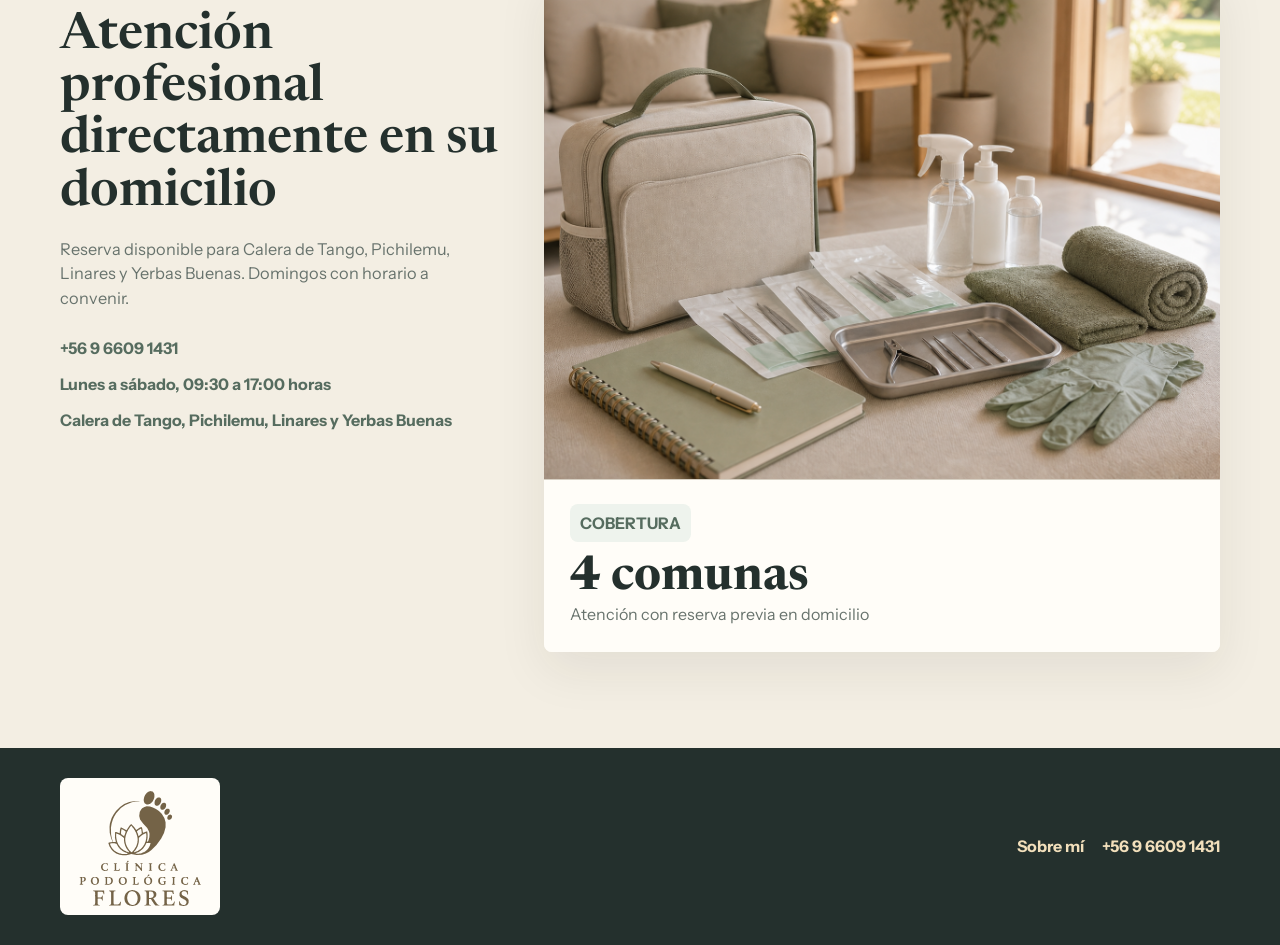
==== commit ca289d73: "Improve SEO metadata and add local service landing pages" ====
--- a/index.html
+++ b/index.html
@@ -11,27 +11,49 @@
     <meta name="keywords" content="podología domicilio, podólogo Calera de Tango, onicomicosis, uñas encarnadas, podología diabetes, clínica podológica, podología a domicilio Chile" />
     <meta name="author" content="Patricia Flores" />
     <meta name="robots" content="index, follow" />
+    <meta name="google-site-verification" content="hwxuEVxwhkSPBUHudWOqvAZB4ENpr6BONeLlhcZ1LTM" />
     <meta property="og:type" content="website" />
     <meta property="og:title" content="Podología a Domicilio | Clínica Patricia Flores" />
     <meta property="og:description" content="Atención podológica profesional a domicilio con instrumental esterilizado MINSAL. Servicio en Calera de Tango, Pichilemu, Linares y Yerbas Buenas." />
     <meta property="og:url" content="https://clinicaflores.cl/" />
+    <meta property="og:image" content="https://clinicaflores.cl/assets/logo-flores-search.png" />
+    <meta property="og:image:alt" content="Logo de Clínica Podológica Flores" />
     <meta name="twitter:card" content="summary_large_image" />
     <meta name="twitter:title" content="Podología a Domicilio | Clínica Patricia Flores" />
     <meta name="twitter:description" content="Atención podológica profesional a domicilio con instrumental esterilizado MINSAL." />
+    <meta name="twitter:image" content="https://clinicaflores.cl/assets/logo-flores-search.png" />
     <link rel="canonical" href="https://clinicaflores.cl/" />
+    <link rel="icon" href="/assets/favicon.ico" sizes="any" />
+    <link rel="icon" type="image/png" sizes="512x512" href="/assets/favicon-512.png" />
+    <link rel="apple-touch-icon" href="/assets/apple-touch-icon.png" />
+    <link rel="manifest" href="/site.webmanifest" />
     <link rel="preconnect" href="https://fonts.googleapis.com" />
     <link rel="preconnect" href="https://fonts.gstatic.com" crossorigin />
     <link
       href="https://fonts.googleapis.com/css2?family=Instrument+Sans:wght@400;500;600;700&family=Newsreader:opsz,wght@6..72,500;6..72,600&display=swap"
       rel="stylesheet"
     />
-    <link rel="stylesheet" href="styles.css?v=6" />
+    <link rel="stylesheet" href="styles.css?v=7" />
     <script type="application/ld+json">
     {
       "@context": "https://schema.org/",
       "@type": "LocalBusiness",
+      "@id": "https://clinicaflores.cl/#clinica-podologica-flores",
       "name": "Clínica Podológica Flores",
-      "image": "https://clinicaflores.cl/assets/logo-flores.svg",
+      "legalName": "Clínica Podológica Flores",
+      "alternateName": "Patricia Flores Podóloga",
+      "logo": {
+        "@type": "ImageObject",
+        "url": "https://clinicaflores.cl/assets/logo-flores-search.png",
+        "contentUrl": "https://clinicaflores.cl/assets/logo-flores-search.png",
+        "width": 779,
+        "height": 695
+      },
+      "image": [
+        "https://clinicaflores.cl/assets/logo-flores-search.png",
+        "https://clinicaflores.cl/assets/hero-profesional.png",
+        "https://clinicaflores.cl/assets/instrumental-podologia.png"
+      ],
       "description": "Atención podológica profesional a domicilio con instrumental esterilizado MINSAL",
       "address": {
         "@type": "PostalAddress",
@@ -51,7 +73,25 @@
         "closes": "17:00"
       },
       "priceRange": "$$",
-      "areaServed": ["Calera de Tango", "Pichilemu", "Linares", "Yerbas Buenas"],
+      "areaServed": [
+        {
+          "@type": "AdministrativeArea",
+          "name": "Calera de Tango"
+        },
+        {
+          "@type": "AdministrativeArea",
+          "name": "Pichilemu"
+        },
+        {
+          "@type": "AdministrativeArea",
+          "name": "Linares"
+        },
+        {
+          "@type": "AdministrativeArea",
+          "name": "Yerbas Buenas"
+        }
+      ],
+      "knowsAbout": ["Podología clínica", "Pie diabético", "Onicomicosis", "Uñas encarnadas", "Atención podológica a domicilio"],
       "availableLanguage": "es"
     }
     </script>
@@ -147,6 +187,20 @@
         <div>
           <strong>09:30</strong>
           <span>Atención de lunes a sábado hasta las 17:00</span>
+        </div>
+      </section>
+
+      <section class="section local-links-section" aria-label="Atención podológica por comuna">
+        <div class="section-heading">
+          <p class="eyebrow">Atención por zona</p>
+          <h2>Podología a domicilio según tu comuna</h2>
+          <p>Encuentra información específica de cobertura, reserva y servicios para cada zona de atención.</p>
+        </div>
+        <div class="local-links-grid">
+          <a href="podologia-a-domicilio-calera-de-tango.html">Calera de Tango</a>
+          <a href="podologia-a-domicilio-pichilemu.html">Pichilemu</a>
+          <a href="podologia-a-domicilio-linares.html">Linares</a>
+          <a href="podologia-a-domicilio-yerbas-buenas.html">Yerbas Buenas</a>
         </div>
       </section>
 
@@ -220,7 +274,7 @@
             </figcaption>
           </figure>
           <figure class="gallery-card">
-            <img src="assets/kit-podológico.png" alt="Kit podológico limpio con guantes, bandeja e insumos clínicos" />
+            <img src="assets/kit-podologico.png" alt="Kit podológico limpio con guantes, bandeja e insumos clínicos" />
             <figcaption>
               <strong>Kit domiciliario</strong>
               <span>Insumos limpios y listos para atencion profesional.</span>
--- a/styles.css
+++ b/styles.css
@@ -353,6 +353,98 @@
   line-height: 1.35;
 }
 
+.local-links-section {
+  padding-top: 58px;
+  padding-bottom: 24px;
+}
+
+.local-links-grid {
+  display: grid;
+  grid-template-columns: repeat(4, 1fr);
+  gap: 14px;
+  margin-top: 24px;
+}
+
+.local-links-grid a {
+  display: flex;
+  min-height: 76px;
+  align-items: center;
+  justify-content: center;
+  padding: 18px;
+  border: 1px solid rgba(120, 101, 70, 0.18);
+  border-radius: 8px;
+  background: #fffdf8;
+  color: var(--ink);
+  font-weight: 800;
+  text-align: center;
+  box-shadow: 0 14px 34px rgba(65, 51, 34, 0.08);
+}
+
+.local-links-grid a:hover {
+  color: var(--sage-dark);
+  transform: translateY(-2px);
+}
+
+.local-hero {
+  display: grid;
+  grid-template-columns: minmax(0, 1.1fr) minmax(280px, 0.9fr);
+  gap: 36px;
+  align-items: center;
+  padding: 140px max(24px, calc((100vw - 1160px) / 2)) 72px;
+  background: linear-gradient(135deg, #fffdf8 0%, #f1eadc 100%);
+}
+
+.local-hero h1 {
+  margin: 10px 0 18px;
+  font-family: "Newsreader", Georgia, serif;
+  font-size: clamp(2.4rem, 4vw, 4.9rem);
+  line-height: 0.95;
+  color: var(--ink);
+}
+
+.local-hero p {
+  max-width: 680px;
+  color: var(--muted);
+  font-size: 1.08rem;
+  line-height: 1.75;
+}
+
+.local-hero img {
+  width: 100%;
+  border-radius: 8px;
+  box-shadow: 0 22px 50px rgba(37, 32, 22, 0.16);
+}
+
+.local-content {
+  display: grid;
+  grid-template-columns: minmax(0, 1fr) 320px;
+  gap: 32px;
+}
+
+.local-content article,
+.local-content aside {
+  background: #fffdf8;
+  border: 1px solid rgba(120, 101, 70, 0.16);
+  border-radius: 8px;
+  padding: 28px;
+}
+
+.local-content h2 {
+  margin-top: 0;
+  font-family: "Newsreader", Georgia, serif;
+  font-size: clamp(1.8rem, 3vw, 2.6rem);
+}
+
+.local-content p,
+.local-content li {
+  color: var(--muted);
+  line-height: 1.75;
+}
+
+.local-content ul {
+  padding-left: 20px;
+}
+
 .section,
 .location-section {
   padding: 96px max(24px, calc((100vw - 1160px) / 2));
@@ -983,8 +1075,14 @@
   .catalog-hero,
   .catalog-layout,
   .about-hero,
-  .about-story {
+  .about-story,
+  .local-hero,
+  .local-content {
     grid-template-columns: 1fr;
+  }
+
+  .local-links-grid {
+    grid-template-columns: repeat(2, 1fr);
   }
 
   .catalog-hero {
@@ -1072,8 +1170,17 @@
 
   .section,
   .location-section,
-  .catalog-layout {
+  .catalog-layout,
+  .local-content {
     padding: 64px 16px;
+  }
+
+  .local-hero {
+    padding: 128px 16px 56px;
+  }
+
+  .local-links-grid {
+    grid-template-columns: 1fr;
   }
 
   .trust-strip {
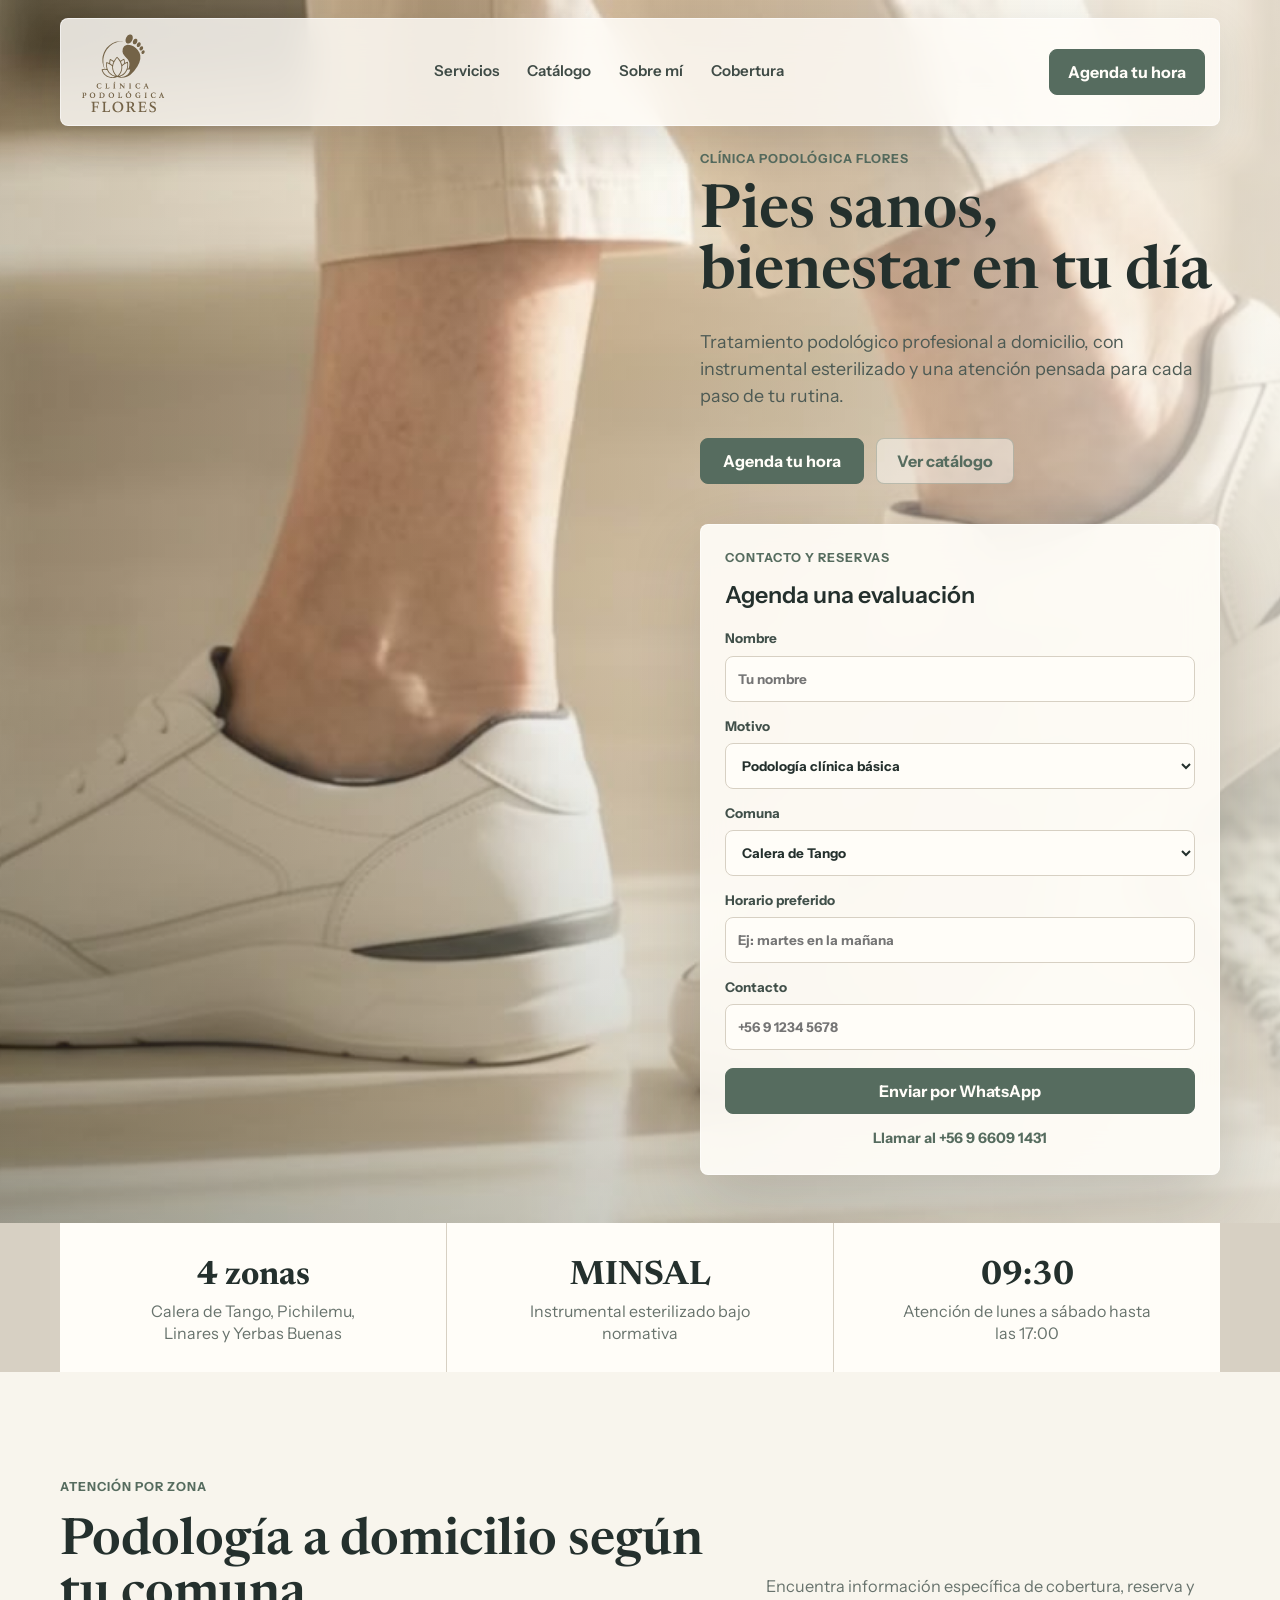
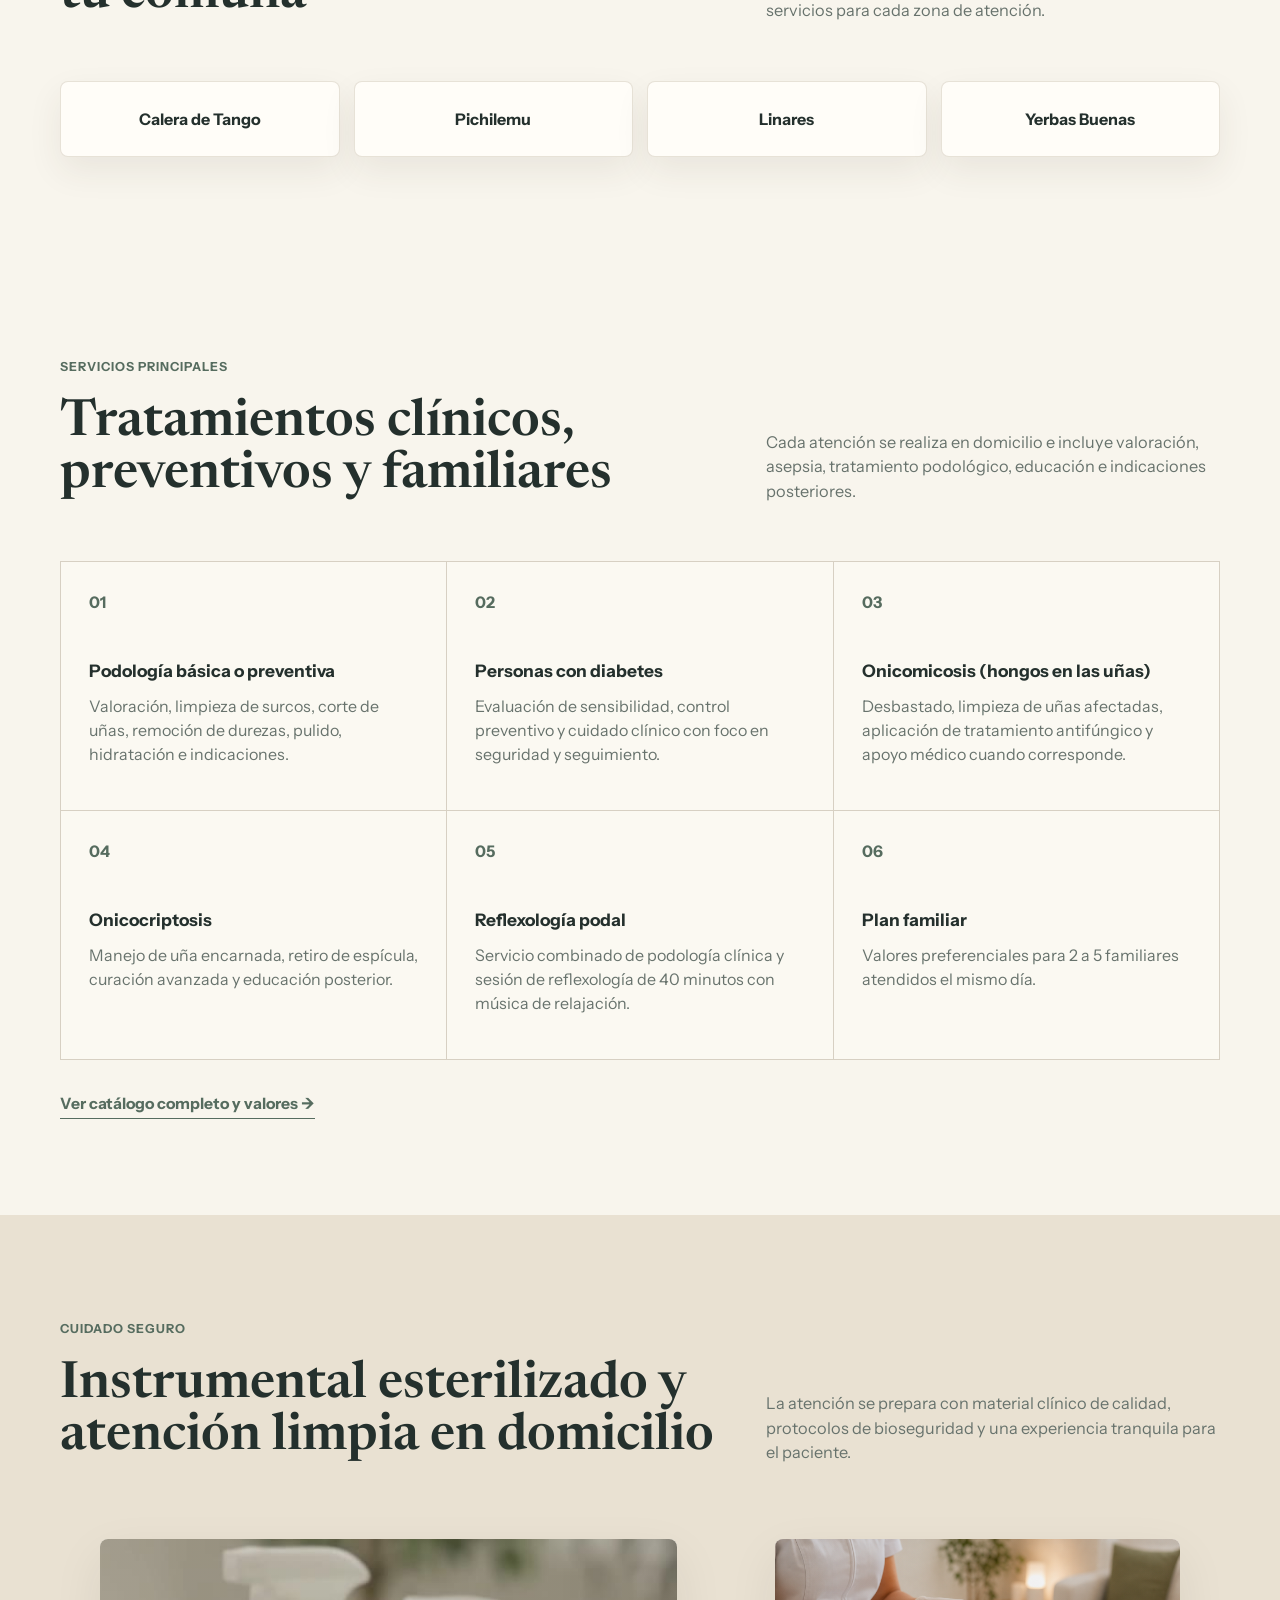
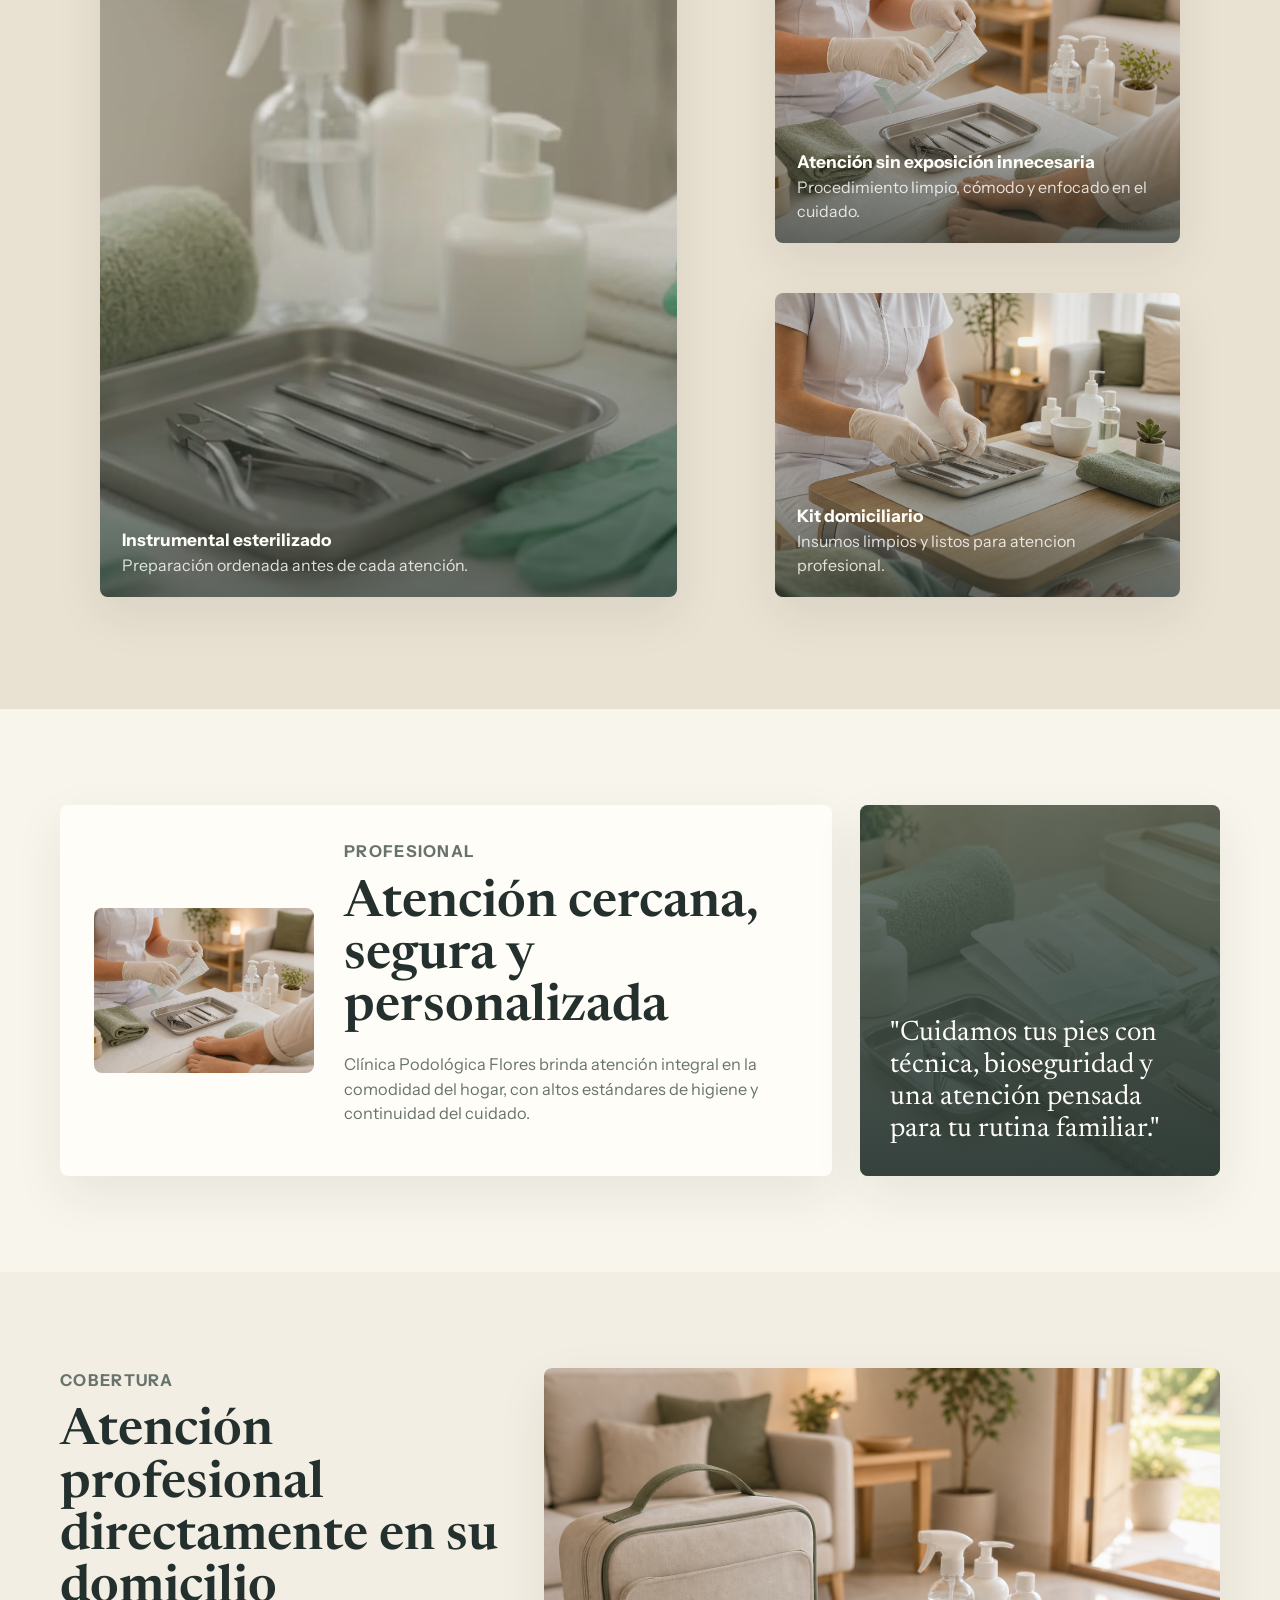
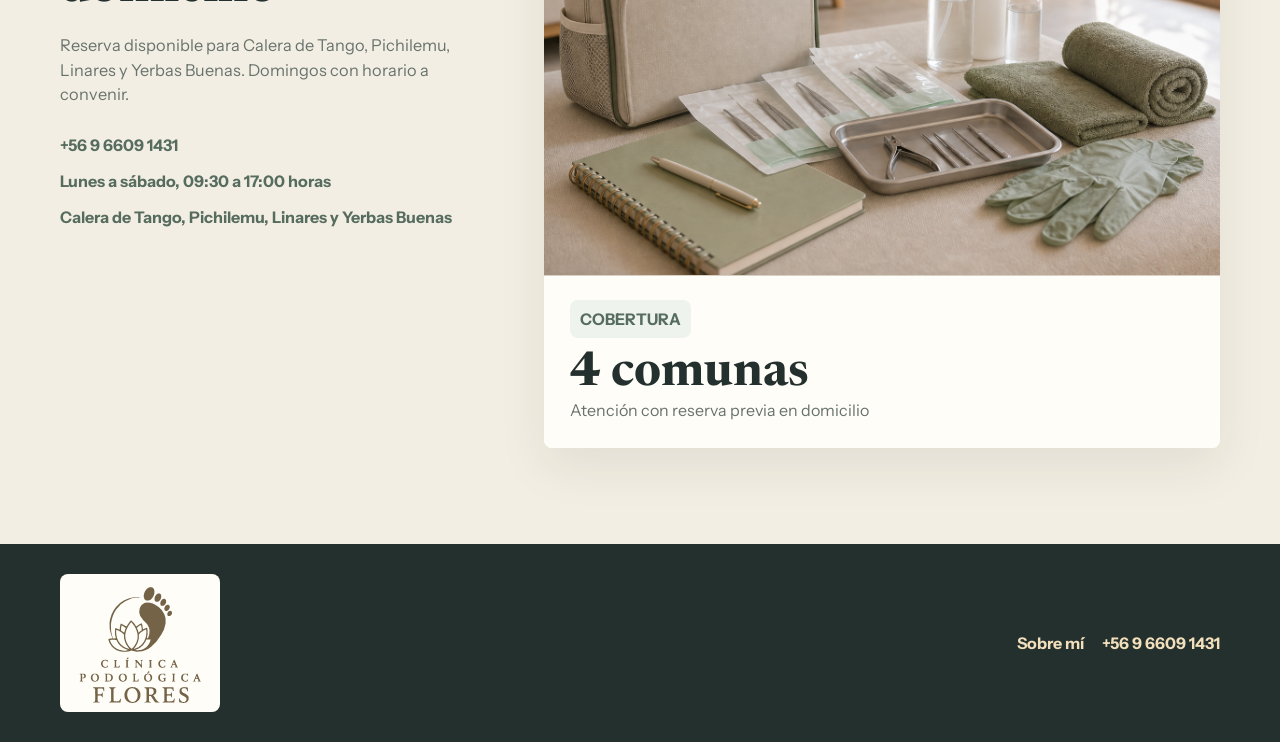
==== commit 3d090131: "Add real video footage and mobile aesthetic refinements Replace the stock hero and gallery images wi" ====
--- a/index.html
+++ b/index.html
@@ -120,13 +120,15 @@
 
     <main>
       <section class="hero" id="inicio">
-        <img class="hero-image" src="assets/hero-profesional.png" alt="Podóloga clínica en consulta moderna y luminosa" />
+        <video class="hero-image" autoplay muted loop playsinline poster="assets/hero-caminata-poster.jpg" aria-hidden="true">
+          <source src="assets/hero-caminata.mp4" type="video/mp4" />
+        </video>
         <div class="hero-overlay"></div>
         <div class="hero-content">
           <p class="eyebrow">Clínica Podológica Flores</p>
-          <h1>Atención podológica profesional directamente en tu domicilio</h1>
+          <h1>Pies sanos, bienestar en tu día</h1>
           <p class="hero-copy">
-            Cuidado integral del pie con instrumental esterilizado, protocolos de bioseguridad y atención personalizada para cada paciente.
+            Tratamiento podológico profesional a domicilio, con instrumental esterilizado y una atención pensada para cada paso de tu rutina.
           </p>
           <div class="hero-actions">
             <a class="primary-button" href="#agenda">Agenda tu hora</a>
@@ -246,7 +248,7 @@
           </article>
         </div>
         <div class="section-action">
-          <a class="primary-button" href="catalogo.html">Ver catálogo completo y valores</a>
+          <a class="link-button" href="catalogo.html">Ver catálogo completo y valores →</a>
         </div>
       </section>
 
@@ -260,7 +262,9 @@
         </div>
         <div class="gallery-grid">
           <figure class="gallery-card gallery-card-large">
-            <img src="assets/instrumental-podologia.png" alt="Instrumental podológico esterilizado preparado para atención domiciliaria" />
+            <video autoplay muted loop playsinline poster="assets/bioseguridad-poster.jpg" aria-label="Instrumental esterilizado y atención podológica preparados para el domicilio">
+              <source src="assets/bioseguridad-detras-camaras.mp4" type="video/mp4" />
+            </video>
             <figcaption>
               <strong>Instrumental esterilizado</strong>
               <span>Preparación ordenada antes de cada atención.</span>
--- a/styles.css
+++ b/styles.css
@@ -150,6 +150,23 @@
   padding: 0 20px;
 }
 
+.link-button {
+  display: inline-flex;
+  align-items: center;
+  gap: 6px;
+  width: fit-content;
+  border-bottom: 1px solid var(--sage-dark);
+  padding-bottom: 2px;
+  color: var(--sage-dark);
+  font-weight: 700;
+  font-size: 0.98rem;
+}
+
+.link-button:hover {
+  color: var(--ink);
+  border-color: var(--ink);
+}
+
 .hero-content .secondary-button {
   border-color: rgba(86, 108, 95, 0.32);
   color: var(--sage-dark);
@@ -527,7 +544,9 @@
   grid-row: span 2;
 }
 
-.gallery-card img {
+.gallery-card img,
+.gallery-card video {
+  display: block;
   width: 100%;
   height: 100%;
   object-fit: cover;
@@ -1046,9 +1065,14 @@
   }
 
   .hero-content .secondary-button {
-    border-color: rgba(255, 253, 248, 0.72);
+    border: 0;
+    border-bottom: 1px solid rgba(255, 253, 248, 0.72);
+    border-radius: 0;
+    padding: 0;
     color: var(--white);
     background: transparent;
+    width: fit-content;
+    margin: 0 auto;
   }
 
   .hero-copy {
@@ -1168,6 +1192,11 @@
     width: 100%;
   }
 
+  .hero-content .secondary-button {
+    width: fit-content;
+    margin: 12px auto 0;
+  }
+
   .section,
   .location-section,
   .catalog-layout,
@@ -1191,22 +1220,41 @@
   }
 
   .trust-strip div {
-    min-height: 118px;
-    border-radius: 8px;
+    min-height: 84px;
+    padding: 16px 22px;
+    border-radius: 999px;
     scroll-snap-align: start;
   }
 
+  .trust-strip strong {
+    font-size: 1.3rem;
+  }
+
+  .trust-strip span {
+    font-size: 0.78rem;
+  }
+
   .services-grid {
-    gap: 12px;
+    display: flex;
+    grid-template-columns: none;
+    gap: 14px;
     border: 0;
+    overflow-x: auto;
+    scroll-snap-type: x mandatory;
+    padding-bottom: 4px;
+    margin: 0 -16px;
+    padding-left: 16px;
+    padding-right: 16px;
   }
 
   .service-card {
+    flex: 0 0 78%;
     min-height: auto;
     padding: 20px;
     border: 1px solid var(--stone);
     border-radius: 8px;
     background: var(--white);
+    scroll-snap-align: start;
   }
 
   .service-number {
